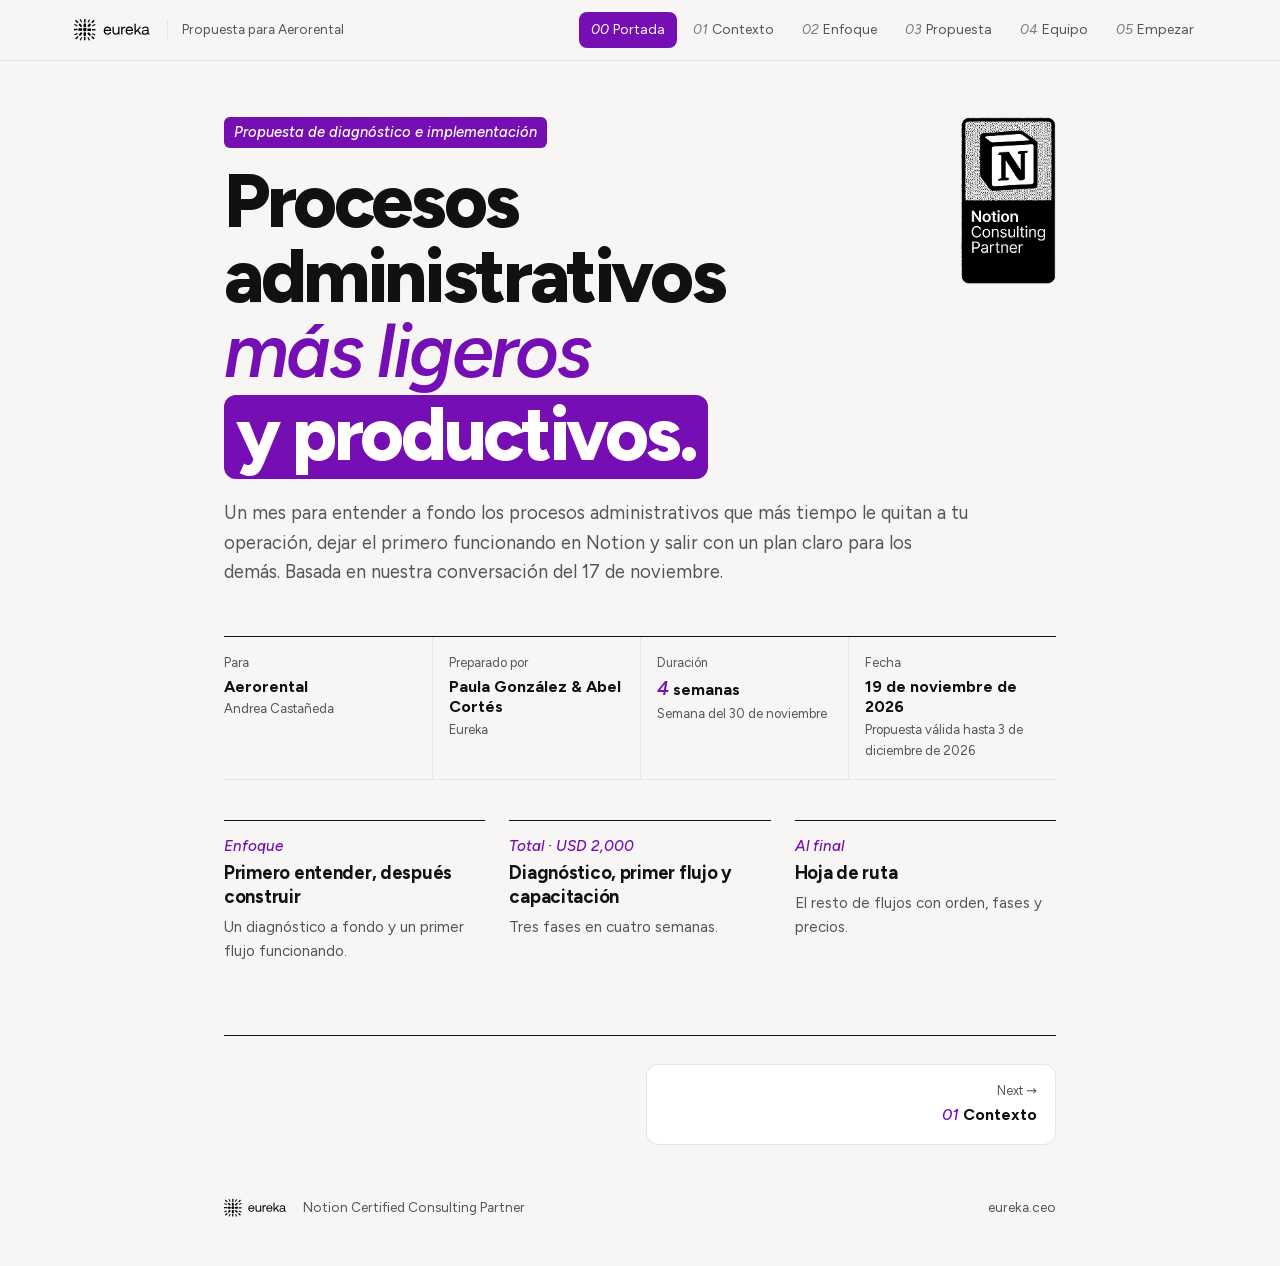
==== proposals/aerorental/index.html @ 102d3d0c "Add Aerorental and CozmicGo proposals Co-Authored-By: Claude Fable 5.2 <noreply@anthropic.com> Claud" ====
<!DOCTYPE html>
<html lang="es">
<head>
<meta charset="utf-8">
<meta name="viewport" content="width=device-width,initial-scale=1">
<meta name="robots" content="noindex,nofollow">
<title>Propuesta · Eureka × Aerorental</title>
<style>
@font-face{font-family:'Figtree';font-style:normal;font-weight:300 900;font-display:swap;src:url([data-uri]) format('woff2');unicode-range:U+0100-02BA, U+02BD-02C5, U+02C7-02CC, U+02CE-02D7, U+02DD-02FF, U+0304, U+0308, U+0329, U+1D00-1DBF, U+1E00-1E9F, U+1EF2-1EFF, U+2020, U+20A0-20AB, U+20AD-20C0, U+2113, U+2C60-2C7F, U+A720-A7FF}
@font-face{font-family:'Figtree';font-style:normal;font-weight:300 900;font-display:swap;src:url([data-uri]) format('woff2');unicode-range:U+0000-00FF, U+0131, U+0152-0153, U+02BB-02BC, U+02C6, U+02DA, U+02DC, U+0304, U+0308, U+0329, U+2000-206F, U+20AC, U+2122, U+2191, U+2193, U+2212, U+2215, U+FEFF, U+FFFD}
@font-face{font-family:'Figtree';font-style:italic;font-weight:300 900;font-display:swap;src:url([data-uri]) format('woff2');unicode-range:U+0100-02BA, U+02BD-02C5, U+02C7-02CC, U+02CE-02D7, U+02DD-02FF, U+0304, U+0308, U+0329, U+1D00-1DBF, U+1E00-1E9F, U+1EF2-1EFF, U+2020, U+20A0-20AB, U+20AD-20C0, U+2113, U+2C60-2C7F, U+A720-A7FF}
@font-face{font-family:'Figtree';font-style:italic;font-weight:300 900;font-display:swap;src:url([data-uri]) format('woff2');unicode-range:U+0000-00FF, U+0131, U+0152-0153, U+02BB-02BC, U+02C6, U+02DA, U+02DC, U+0304, U+0308, U+0329, U+2000-206F, U+20AC, U+2122, U+2191, U+2193, U+2212, U+2215, U+FEFF, U+FFFD}

:root{
  --paper:#F7F6F4;--card:#FFFFFF;--ink:#111111;--muted:#555555;--line:#E5E5E5;
  --purple:#750FB4;--magenta:#EF53D4;--orange:#FF673E;
  --dark:#111111;--dark-2:#1C1C1C;--dark-line:#2C2C2C;--dark-muted:#9A9A9A;
  color-scheme:light;
}
*,*::before,*::after{box-sizing:border-box}
html{scroll-behavior:smooth}
body{margin:0;background:var(--paper);color:var(--ink);font-family:"Figtree","Helvetica Neue",system-ui,sans-serif;font-size:16px;line-height:1.55;-webkit-font-smoothing:antialiased;text-rendering:optimizeLegibility;overflow-wrap:break-word}
::selection{background:var(--purple);color:#fff}
button{font:inherit;color:inherit;background:none;border:0;cursor:pointer;padding:0}
p{margin:0}
ul{margin:0;padding:0;list-style:none}

/* Top bar */
.top{position:sticky;top:0;z-index:20;background:var(--paper);border-bottom:1px solid var(--line)}
.top-in{max-width:1180px;margin:0 auto;padding:12px 24px;display:flex;align-items:center;gap:20px;justify-content:space-between}
.brand{display:flex;align-items:center;gap:14px;min-width:0;max-width:100%}
.brand svg{height:22px;width:auto;display:block;flex:none}
.brand .sep{width:1px;height:22px;background:var(--line);flex:none}
.brand .who{font-size:.85rem;color:var(--muted);white-space:nowrap;overflow:hidden;text-overflow:ellipsis;min-width:0}
.nav{display:flex;gap:4px;flex-wrap:nowrap}
.nav button{font-size:.88rem;color:var(--muted);padding:7px 12px;border-radius:8px;white-space:nowrap;transition:background .15s,color .15s}
.nav button i{font-style:italic;margin-right:4px;opacity:.75}
.nav button:hover{color:var(--ink);background:#EDECE9}
.nav button.on{background:var(--purple);color:#fff}
.nav button.on i{opacity:1}
@media (max-width:1060px){
  .top-in{flex-direction:column;align-items:flex-start;gap:10px;padding:12px 16px}
  .nav{width:100%;overflow-x:auto;scrollbar-width:none;margin:0 -4px}
  .nav::-webkit-scrollbar{display:none}
}

/* Roadmap timeline */
.rm{background:var(--card);border:1px solid var(--line);border-radius:12px;margin-top:22px;overflow:hidden;width:min(1100px,calc(100vw - 48px));position:relative;left:50%;transform:translateX(-50%)}
@media (max-width:620px){.rm{width:calc(100vw - 32px)}}
.rm-bar{display:flex;align-items:center;gap:12px;padding:20px 24px 14px}
.rm-mark{width:30px;height:30px;color:#000;flex:none}
.rm-mark svg{width:100%;height:100%;display:block}
.rm-title{margin:0;font-size:1.6rem;font-weight:800;letter-spacing:-.03em}
.rm-ill{margin-left:auto;font-size:.78rem;color:var(--muted);font-style:italic}
.rm-scroll{overflow-x:auto;scrollbar-width:thin}
.rm-tl{position:relative;min-width:980px;padding-bottom:14px}
.rm-hd{position:relative;height:62px;border-bottom:1px solid var(--line)}
.rm-mo{position:absolute;top:6px;font-weight:600;font-size:.95rem;white-space:nowrap;padding-left:8px}
.rm-mo small{font-weight:400;color:var(--muted);font-size:.85rem;margin-left:4px}
.rm-wk{position:absolute;top:36px;font-size:.78rem;color:#9A9A9A;transform:translateX(-50%);font-variant-numeric:tabular-nums}
.rm-gl{position:absolute;top:0;bottom:0;width:1px;background:var(--line)}
.rm-gl.rm-ph{background:repeating-linear-gradient(var(--purple) 0 4px,transparent 4px 8px);opacity:.45}
.rm-now{position:absolute;top:30px;bottom:0;width:0;z-index:3}
.rm-now::before{content:"";position:absolute;top:22px;bottom:0;left:-1px;width:2px;background:var(--orange)}
.rm-now b{position:absolute;top:0;left:-12px;width:24px;height:24px;border-radius:50%;background:var(--orange);color:#fff;font-size:.74rem;display:grid;place-items:center}
.rm-body{position:relative}
.rm-row{position:relative;height:46px}
.rm-it{position:absolute;top:5px;height:36px;border-radius:8px;display:flex;align-items:center;gap:8px;padding:0 10px 0 6px;font-size:.88rem;font-weight:600;white-space:nowrap;overflow:hidden;background:color-mix(in srgb,var(--c) 9%,#fff);border:1px solid color-mix(in srgb,var(--c) 28%,#fff);box-shadow:0 1px 2px rgba(0,0,0,.04);transition:transform .15s,box-shadow .15s}
.rm-it:hover{transform:translateY(-1px);box-shadow:0 4px 12px rgba(0,0,0,.08)}
.rm-it i{width:24px;height:24px;border-radius:6px;background:var(--c);color:#fff;display:grid;place-items:center;flex:none}
.rm-it i svg{width:15px;height:15px}
.rm-out{position:absolute;top:5px;height:36px;display:flex;align-items:center;gap:6px;font-size:.88rem;color:var(--muted);white-space:nowrap}
.rm-out b{color:var(--purple);font-weight:700}
.rm-it.disc{justify-content:center;padding:0}
.rm-sh{width:24px;height:24px;object-fit:contain;flex:none}
.rm-lg{display:flex;flex-wrap:wrap;gap:8px 18px;padding:14px 24px 18px;border-top:1px solid var(--line);font-size:.8rem;color:var(--muted)}
.rm-lg span{display:flex;align-items:center;gap:6px}
.rm-lg em{width:10px;height:10px;border-radius:3px;background:var(--c);display:block;font-style:normal}
.rm-lsh{width:14px;height:14px;object-fit:contain}
.rm-lg b{color:var(--ink);font-weight:600}

/* Notion Consulting Partner badge */
.ncp{display:block;background:url([data-uri]) center/contain no-repeat;aspect-ratio:141/245;flex:none}
#cover{position:relative}
.cv-badge{position:absolute;top:56px;right:0;width:96px}
@media (max-width:620px){.cv-badge{width:58px;top:50px}}
.cv-pad{padding-right:120px}
@media (max-width:620px){.cv-pad{padding-right:72px}}
.pp{display:flex;align-items:center;gap:18px;margin-top:28px;padding:16px 20px;background:var(--card);border:1px solid var(--line);border-radius:12px}
.pp .ncp{width:42px}
.pp p{font-size:.95rem;color:var(--muted)}
.pp b{color:var(--ink)}
.ncpc{display:flex;align-items:center;gap:24px;margin-top:28px;padding:22px 24px;background:var(--ink);color:#fff;border-radius:14px}
.ncpc .ncp{width:74px;border-radius:6px;box-shadow:0 0 0 1px rgba(255,255,255,.25)}
.ncpc h3{margin:0;font-size:1.35rem;letter-spacing:-.02em}
.ncpc p{color:#C9C9C9;margin-top:6px;font-size:.95rem}
.cl-row{display:flex;align-items:flex-end;justify-content:space-between;gap:24px;flex-wrap:wrap}
.cl-row .ncp{width:84px}

/* Layout */
.wrap{max-width:880px;margin:0 auto;padding:0 24px}
@media (max-width:620px){.wrap{padding:0 16px}}
.page{display:none;padding:56px 0 24px}
.page.on{display:block;animation:fade .35s ease}
@keyframes fade{from{opacity:0;transform:translateY(6px)}to{opacity:1;transform:none}}
@media (prefers-reduced-motion:reduce){.page.on{animation:none}html{scroll-behavior:auto}}
.sec{margin-top:72px}
.sec-sm{margin-top:40px}
.rule{height:1px;background:var(--ink);margin:44px 0 0}

/* Type */
.label{color:var(--purple);font-weight:600;font-size:.9rem;display:flex;align-items:center;gap:8px}
.label::before{content:"";width:6px;height:6px;border-radius:50%;background:currentColor}
.tag{display:inline-block;background:var(--purple);color:#fff;font-style:italic;font-weight:500;border-radius:6px;padding:4px 10px;font-size:.92rem}
h1{font-size:clamp(2.6rem,7.4vw,4.7rem);font-weight:800;letter-spacing:-.045em;line-height:1;margin:16px 0 0;text-wrap:balance}
h1 em,h2 em{font-style:italic;font-weight:600;color:var(--purple);letter-spacing:-.035em}
h1 .hl{display:inline-block;background:var(--purple);color:#fff;border-radius:12px;padding:.02em .16em .1em;margin-top:.08em}
h2{font-size:clamp(1.6rem,3.6vw,2.15rem);font-weight:800;letter-spacing:-.035em;line-height:1.12;margin:8px 0 0}
h3{font-weight:700;letter-spacing:-.015em;font-size:1.15rem;margin:0;line-height:1.3}
.lede{color:var(--muted);font-size:1.15rem;line-height:1.6;max-width:62ch;margin-top:20px}
.lede b{color:var(--ink);font-weight:600}
.sub{color:var(--muted);margin-top:10px;max-width:64ch}
.sub b{color:var(--ink);font-weight:600}
.cap{color:var(--muted);font-size:.85rem;margin-top:12px;font-style:italic}
.pills{display:flex;flex-wrap:wrap;gap:8px;margin-top:22px}
.pill{border:1px solid var(--ink);border-radius:999px;padding:5px 14px;font-weight:600;font-size:.92rem}
.pill.p{background:var(--purple);border-color:var(--purple);color:#fff}

/* Cover */
.meta{display:grid;grid-template-columns:repeat(4,1fr);border-top:1px solid var(--ink);border-bottom:1px solid var(--line);margin-top:48px}
.meta>div{padding:16px 16px 18px 0}
.meta>div+div{padding-left:16px;border-left:1px solid var(--line)}
.meta .k{font-size:.8rem;color:var(--muted)}
.meta .v{font-weight:700;margin-top:4px;line-height:1.3}
.meta .v em{font-style:italic;font-weight:600;color:var(--purple);font-size:1.2rem}
.meta .d{font-size:.82rem;color:var(--muted);margin-top:2px}
@media (max-width:760px){.meta{grid-template-columns:1fr 1fr}.meta>div:nth-child(3){padding-left:0;border-left:0}.meta>div:nth-child(n+3){border-top:1px solid var(--line)}}
.glance{display:grid;grid-template-columns:repeat(3,1fr);gap:24px;margin-top:20px}
.glance>div{border-top:1px solid var(--ink);padding-top:14px}
.glance .n{font-style:italic;font-weight:500;color:var(--purple);font-size:.95rem}
.glance h3{margin-top:4px}
.glance p{color:var(--muted);font-size:.95rem;margin-top:6px}
@media (max-width:760px){.glance{grid-template-columns:1fr;gap:18px}}

/* Stats */
.stats{display:grid;grid-template-columns:repeat(4,1fr);gap:24px;margin-top:40px}
.stats>div{border-top:1px solid var(--ink);padding-top:14px}
.stats .n{display:block;font-size:2.7rem;font-weight:800;letter-spacing:-.04em;line-height:1;font-variant-numeric:tabular-nums}
.stats .n em{font-style:italic;font-weight:600;color:var(--purple)}
.stats span{display:block;color:var(--ink);font-size:.92rem;margin-top:8px;line-height:1.45}
@media (max-width:760px){.stats{grid-template-columns:1fr 1fr}}

/* Friction cards */
.cards{display:grid;gap:16px;margin-top:22px}
.fc{background:var(--card);border:1px solid var(--line);border-radius:12px;overflow:hidden}
.fc-h{display:flex;align-items:center;gap:18px;padding:20px 24px;border-bottom:1px solid var(--line)}
.fc-h .num{font-size:3rem;font-style:italic;font-weight:300;line-height:.9;letter-spacing:-.04em;flex:none}
.fc-h .k{font-size:.8rem;color:var(--muted)}
.fc-b{padding:20px 24px 24px}
.fc-b .it{font-style:italic;color:var(--muted);font-size:1.1rem;line-height:1.5}
.fc-b p+p{margin-top:12px}
.c-p{color:var(--purple)}.c-m{color:var(--magenta)}.c-o{color:var(--orange)}
.q{margin-top:18px;border-left:3px solid var(--purple);padding:4px 0 4px 16px}
.q p{font-weight:500}
.q .who{font-size:.82rem;color:var(--muted);font-style:italic;margin-top:6px}
.pull{margin-top:72px;border-top:1px solid var(--ink);padding-top:28px}
.pull p{font-size:clamp(1.45rem,3.4vw,2.05rem);font-weight:700;letter-spacing:-.03em;line-height:1.22;max-width:30ch}
.pull p em{font-style:italic;font-weight:600;color:var(--purple)}
.pull .who{color:var(--muted);font-style:italic;margin-top:14px;font-size:.92rem}

/* Cockpit */
.ck{background:var(--dark);color:#fff;border-radius:14px;padding:22px;margin-top:28px}
.ck-top{display:flex;justify-content:space-between;align-items:flex-end;gap:16px;flex-wrap:wrap;padding-bottom:16px;border-bottom:1px solid var(--dark-line)}
.ck-k{font-size:.78rem;color:var(--dark-muted)}
.ck-t{font-weight:800;letter-spacing:-.02em;font-size:1.25rem;margin-top:2px}
.ck-t em{font-style:italic;font-weight:600;color:var(--magenta)}
.ck-chips{display:flex;gap:6px;flex-wrap:wrap}
.ck-chips span{font-size:.78rem;border:1px solid var(--dark-line);color:var(--dark-muted);border-radius:8px;padding:4px 10px}
.ck-chips span.on{background:#fff;color:var(--ink);border-color:#fff;font-weight:600}
.ck-grid{display:grid;grid-template-columns:270px 1fr;gap:22px;margin-top:18px}
@media (max-width:760px){.ck-grid{grid-template-columns:1fr}}
.ck-h{font-size:.8rem;color:var(--dark-muted);display:flex;justify-content:space-between;margin:0 0 8px}
.ck-h b{color:#fff;font-weight:700}
.ck-side>.ck-h:not(:first-child){margin-top:18px}
.ck-item{background:var(--dark-2);border:1px solid var(--dark-line);border-radius:10px;padding:10px 12px}
.ck-item+.ck-item{margin-top:8px}
.ck-item .t{font-size:.88rem;font-weight:600;line-height:1.3}
.ck-item .m{font-size:.74rem;color:var(--dark-muted);margin-top:3px}
.ck-act{display:flex;gap:5px;margin-top:8px}
.ck-act span{font-size:.7rem;border:1px solid var(--dark-line);border-radius:6px;padding:2px 7px;color:#d6d6d6}
.ck-act span.y{background:#fff;color:var(--ink);border-color:#fff;font-weight:600}
.ck-gauges{display:grid;grid-template-columns:repeat(4,1fr);gap:8px}
@media (max-width:480px){.ck-gauges{grid-template-columns:repeat(3,1fr)}}
.g{background:var(--dark-2);border:1px solid var(--dark-line);border-radius:10px;padding:10px 8px 9px;text-align:center;transition:border-color .4s}
.g svg{width:100%;max-width:92px;height:auto;display:block;margin:0 auto}
.g .trk{stroke:var(--dark-line)}
.g .val{stroke:var(--magenta);opacity:0;transition:stroke-dasharray .7s cubic-bezier(.2,.7,.2,1),opacity .3s}
.g.lit .val{opacity:1}
.g .ndl{stroke:#5a5a5a;transition:transform .7s cubic-bezier(.2,.7,.2,1),stroke .4s;transform-origin:40px 44px}
.g .hub{fill:#5a5a5a;transition:fill .4s}
.g .nm{font-size:.78rem;font-weight:600;color:#6f6f6f;margin-top:4px;transition:color .4s;line-height:1.2}
.g .st{font-size:.66rem;color:#5f5f5f;margin-top:2px}
.g.lit{border-color:#3a3a3a}
.g.lit .ndl{stroke:#fff}.g.lit .hub{fill:#fff}
.g.lit .nm{color:#fff}.g.lit .st{color:var(--magenta)}
.ck-foot{display:flex;align-items:center;gap:14px;margin-top:18px;padding-top:16px;border-top:1px solid var(--dark-line);font-size:.88rem;color:var(--dark-muted)}
.ck-foot b{color:#fff}
.ck-bar{flex:1;height:6px;border-radius:999px;background:var(--dark-line);overflow:hidden;max-width:260px}
.ck-bar i{display:block;height:100%;background:var(--magenta);border-radius:999px;transition:width .7s cubic-bezier(.2,.7,.2,1)}
.steps{display:flex;gap:6px;flex-wrap:wrap;margin-top:24px}
.steps button{border:1px solid var(--line);background:var(--card);border-radius:10px;padding:8px 14px;font-size:.9rem;font-weight:500;color:var(--muted)}
.steps button:hover{color:var(--ink);border-color:#cfcfcf}
.steps button.on{background:var(--purple);border-color:var(--purple);color:#fff}
.steps button:focus-visible,.nav button:focus-visible,.pager a:focus-visible{outline:3px solid var(--purple);outline-offset:2px}

/* Three columns with rule */
.cols3{display:grid;grid-template-columns:repeat(3,1fr);gap:24px;margin-top:22px}
.cols3>div{border-top:1px solid var(--ink);padding-top:14px}
.cols3 p{color:var(--muted);font-size:.95rem;margin-top:6px}
@media (max-width:760px){.cols3{grid-template-columns:1fr;gap:18px}}

/* Flow */
.flow{display:grid;grid-template-columns:1fr auto 1fr auto 1fr;gap:10px;align-items:stretch;margin-top:22px}
.fs{background:var(--card);border:1px solid var(--line);border-radius:12px;padding:18px}
.fs .num{font-size:1.9rem;font-style:italic;font-weight:300;line-height:1;color:var(--purple)}
.fs h3{margin-top:10px;font-size:1.05rem}
.fs p{color:var(--muted);font-size:.92rem;margin-top:6px}
.fa{align-self:center;color:var(--muted);font-size:1.2rem}
@media (max-width:760px){.flow{grid-template-columns:1fr}.fa{transform:rotate(90deg);justify-self:center}}

/* Includes */
.inc{display:grid;grid-template-columns:1fr 1fr;border-top:1px solid var(--ink);margin-top:22px}
.inc>div{display:flex;gap:14px;padding:16px 16px 16px 0;border-bottom:1px solid var(--line)}
.inc>div:nth-child(even){padding-left:16px;border-left:1px solid var(--line)}
.inc .n{font-style:italic;font-weight:300;font-size:1.5rem;color:var(--purple);line-height:1;min-width:28px}
.inc h3{font-size:1rem}
.inc p{color:var(--muted);font-size:.9rem;margin-top:3px}
@media (max-width:620px){.inc{grid-template-columns:1fr}.inc>div:nth-child(even){padding-left:0;border-left:0}}

/* Weeks */
.weeks{display:grid;grid-template-columns:1fr 1fr;gap:16px;margin-top:22px}
.wk{background:var(--card);border:1px solid var(--line);border-radius:12px;padding:20px}
.wk .k{font-size:.82rem;color:var(--muted)}
.wk h3{margin-top:2px}
.wk ul{margin-top:12px}
.wk li{position:relative;padding-left:18px;font-size:.94rem}
.wk li+li{margin-top:6px}
.wk li::before{content:"";position:absolute;left:2px;top:.6em;width:6px;height:6px;border-radius:2px;background:var(--purple)}
@media (max-width:620px){.weeks{grid-template-columns:1fr}}

/* Purple box */
.pbox{background:var(--purple);color:#fff;border-radius:12px;padding:26px 28px;margin-top:22px}
.pbox .k{font-size:.85rem;opacity:.85}
.pbox h3{font-size:1.35rem;font-weight:800;letter-spacing:-.025em;margin-top:2px}
.pbox ul{margin-top:14px;display:grid;grid-template-columns:1fr 1fr;gap:8px 24px}
.pbox li{position:relative;padding-left:20px;font-size:.95rem}
.pbox li::before{content:"→";position:absolute;left:0;top:0}
@media (max-width:620px){.pbox ul{grid-template-columns:1fr}.pbox{padding:22px}}

/* Notion window preview */
.nw{background:var(--card);border:1px solid var(--line);border-radius:10px;margin-top:22px;overflow:hidden}
.nw-bar{display:flex;align-items:center;gap:10px;padding:14px 18px 0}
.nw-ic{width:22px;height:22px;border-radius:6px;background:var(--purple);color:#fff;font-size:.72rem;font-weight:700;display:grid;place-items:center;flex:none}
.nw-title{font-weight:800;letter-spacing:-.02em;font-size:1.1rem}
.nw-ill{margin-left:auto;font-size:.75rem;color:var(--muted);font-style:italic}
.nw-tabs{display:flex;gap:16px;padding:10px 18px 0;border-bottom:1px solid var(--line);font-size:.84rem;color:var(--muted)}
.nw-tabs span{padding-bottom:8px}
.nw-tabs span.on{color:var(--ink);font-weight:600;border-bottom:2px solid var(--ink)}
.nw-scroll{overflow-x:auto}
.nw table{width:100%;border-collapse:collapse;font-size:.86rem;min-width:640px}
.nw th{text-align:left;font-weight:500;color:var(--muted);font-size:.78rem;padding:9px 12px;border-bottom:1px solid var(--line);white-space:nowrap}
.nw td{padding:9px 12px;border-bottom:1px solid var(--line);vertical-align:middle}
.nw tr:last-child td{border-bottom:0}
.nw td:first-child,.nw th:first-child{padding-left:18px}
.nw td.nm{font-weight:600}
.nw td.mu{color:var(--muted)}
.chip{display:inline-block;border-radius:4px;padding:1px 7px;font-size:.76rem;font-weight:500;white-space:nowrap}
.ch-p{background:var(--purple);color:#fff}.ch-m{background:var(--magenta);color:#fff}.ch-o{background:var(--orange);color:#fff}.ch-g{background:var(--line);color:var(--ink)}

/* Matrix */
.mx-wrap{display:grid;grid-template-columns:1.1fr 1fr;gap:28px;align-items:center;margin-top:22px}
@media (max-width:760px){.mx-wrap{grid-template-columns:1fr}}
.mx{display:grid;grid-template-columns:22px minmax(0,1fr);grid-template-rows:1fr 22px;gap:6px;min-width:0}
.mx-y{writing-mode:vertical-rl;transform:rotate(180deg);font-size:.78rem;color:var(--muted);text-align:center}
.mx-x{grid-column:2;font-size:.78rem;color:var(--muted);text-align:center}
.mx-g{display:grid;grid-template-columns:minmax(0,1fr) minmax(0,1fr);grid-template-rows:1fr 1fr;gap:6px;aspect-ratio:1.15/1}
.mx-c{background:var(--card);border:1px solid var(--line);border-radius:10px;padding:12px;display:flex;flex-direction:column;gap:6px;min-width:0}
@media (max-width:480px){.mx-g{aspect-ratio:auto}.mx-c{padding:10px;min-height:120px}.mx-c .t{font-size:.86rem}.mx-c .chip{font-size:.7rem}}
.mx-c .t{font-weight:700;font-size:.92rem}
.mx-c .t i{font-weight:500;color:var(--muted);font-size:.78rem;display:block}
.mx-c.hot{border-color:var(--purple);box-shadow:inset 0 0 0 1px var(--purple)}
.mx-c.hot .t{color:var(--purple)}
.mx-c .dots{display:flex;flex-wrap:wrap;gap:4px;margin-top:auto}

/* Month anatomy */
.gantt-s{overflow-x:auto;margin-top:22px}
.gantt{display:grid;grid-template-columns:150px repeat(4,1fr);gap:6px 6px;min-width:600px;background:var(--card);border:1px solid var(--line);border-radius:12px;padding:16px}
.gantt .hd{font-size:.78rem;color:var(--muted);padding-bottom:6px;border-bottom:1px solid var(--line)}
.gantt .rl{grid-column:1;font-weight:600;font-size:.9rem;align-self:center}
.gantt .rl i{display:block;font-weight:400;font-style:normal;color:var(--muted);font-size:.76rem}
.bar{border-radius:8px;padding:8px 10px;font-size:.8rem;font-weight:500;color:#fff;align-self:center}
.b-p{background:var(--purple)}.b-m{background:var(--magenta)}.b-o{background:var(--orange)}.b-i{background:var(--ink)}
.b-l{background:var(--paper);color:var(--ink);border:1px dashed #BDBDBD}
.gantt .sp{grid-column:1/-1;height:1px;background:var(--line);margin:4px 0}

/* Checklist */
.check{margin-top:18px;display:grid;gap:0;border-top:1px solid var(--ink)}
.check li{display:flex;gap:12px;align-items:flex-start;padding:12px 0;border-bottom:1px solid var(--line)}
.check li .ok{width:20px;height:20px;border-radius:6px;background:var(--purple);color:#fff;display:grid;place-items:center;font-size:.75rem;flex:none;margin-top:1px}
.note{border-left:3px solid var(--purple);padding:4px 0 4px 16px;margin-top:22px;color:var(--muted)}
.note b{color:var(--ink);font-weight:600}

/* Pricing */
.price{display:grid;grid-template-columns:1fr 1fr;gap:16px;margin-top:28px}
@media (max-width:760px){.price{grid-template-columns:1fr}}
.pc{background:var(--card);border:1px solid var(--line);border-radius:12px;padding:26px;display:flex;flex-direction:column}
.pc .k{font-size:.85rem;color:var(--muted)}
.pc h3{font-size:1.35rem;font-weight:800;letter-spacing:-.025em;margin-top:2px}
.pc .amt{font-size:2.9rem;font-weight:800;letter-spacing:-.045em;line-height:1;margin-top:22px;font-variant-numeric:tabular-nums}
.pc .amt small{font-size:1rem;font-weight:500;letter-spacing:0;margin-left:4px}
.pc .per{font-size:.9rem;color:var(--muted);margin-top:8px}
.pc ul{margin-top:20px;border-top:1px solid var(--line);padding-top:14px}
.pc li{position:relative;padding-left:22px;font-size:.94rem}
.pc li+li{margin-top:7px}
.pc li::before{content:"✓";position:absolute;left:0;top:0;color:var(--purple);font-weight:700}
.pc .pay{margin-top:auto;padding-top:20px;font-size:.85rem;font-weight:600}
.pc.dk{background:var(--purple);border-color:var(--purple);color:#fff}
.pc.dk .k,.pc.dk .per{color:#fff;opacity:.85}
.pc.dk ul{border-top-color:rgba(255,255,255,.3)}
.pc.dk li::before{color:#fff}
.est{display:grid;grid-template-columns:repeat(3,1fr);gap:24px;margin-top:22px}
.est>div{border-top:1px solid var(--ink);padding-top:14px}
.est .n{font-size:2rem;font-weight:800;letter-spacing:-.04em;line-height:1.05}
.est .n em{font-style:italic;font-weight:600;color:var(--purple)}
.est span{display:block;color:var(--muted);font-size:.9rem;margin-top:6px}
@media (max-width:760px){.est{grid-template-columns:1fr;gap:16px}}
.excl{display:grid;grid-template-columns:1fr 1fr;gap:16px;margin-top:16px}
.excl>div{border-left:3px solid var(--line);padding:2px 0 2px 14px;font-size:.92rem;color:var(--muted)}
.excl b{color:var(--ink);font-weight:600;display:block}
@media (max-width:620px){.excl{grid-template-columns:1fr}}

/* Team */
.team{display:grid;grid-template-columns:repeat(auto-fit,minmax(240px,1fr));gap:16px;margin-top:28px}
@media (max-width:760px){.team{grid-template-columns:1fr}}
.tm{background:var(--card);border:1px solid var(--line);border-radius:12px;padding:22px}
.av{width:52px;height:52px;border-radius:50%;display:grid;place-items:center;color:#fff;font-weight:700;font-size:1.05rem;letter-spacing:-.02em}
.tm h3{margin-top:14px}
.tm .role{font-size:.85rem;color:var(--purple);font-weight:600;margin-top:2px}
.tm p{color:var(--muted);font-size:.92rem;margin-top:8px}
.owner{display:inline-block;background:var(--purple);color:#fff;font-size:.72rem;font-style:italic;font-weight:500;border-radius:6px;padding:2px 8px;margin-left:6px;vertical-align:2px}
.cmp{width:100%;border-collapse:collapse;margin-top:22px;background:var(--card);border:1px solid var(--line);border-radius:12px;overflow:hidden;font-size:.94rem}
.cmp th{text-align:left;font-weight:600;font-size:.85rem;padding:12px 16px;border-bottom:1px solid var(--line);color:var(--muted)}
.cmp th.us{color:var(--purple)}
.cmp td{padding:12px 16px;border-bottom:1px solid var(--line);vertical-align:top}
.cmp tr:last-child td{border-bottom:0}
.cmp td:first-child{font-weight:600;width:24%}
.cmp td:nth-child(2){color:var(--muted);width:34%}
.cmp td.us{font-weight:500}
@media (max-width:620px){.cmp{font-size:.86rem;table-layout:fixed}.cmp th,.cmp td{padding:10px;overflow-wrap:anywhere}.cmp td:first-child{width:26%}.cmp td:nth-child(2){width:32%}}
.next{margin-top:22px;border-top:1px solid var(--ink)}
.next li{display:grid;grid-template-columns:190px 1fr;gap:16px;padding:16px 0;border-bottom:1px solid var(--line)}
.next .when{font-style:italic;font-weight:600;color:var(--purple)}
.next h3{font-size:1.02rem}
.next p{color:var(--muted);font-size:.92rem;margin-top:2px}
@media (max-width:620px){.next li{grid-template-columns:1fr;gap:4px}}
.close{margin-top:72px;text-align:left}
.close h2{font-size:clamp(2.2rem,6vw,3.6rem);letter-spacing:-.045em;line-height:1}

/* Pager + footer */
.pager{display:grid;grid-template-columns:1fr 1fr;gap:12px;margin-top:72px;padding-top:28px;border-top:1px solid var(--ink)}
.pager a{display:block;background:var(--card);border:1px solid var(--line);border-radius:12px;padding:16px 18px;text-decoration:none;color:var(--ink);transition:border-color .15s}
.pager a:hover{border-color:var(--purple)}
.pager .k{font-size:.8rem;color:var(--muted)}
.pager .t{font-weight:700;margin-top:2px}
.pager .t i{font-style:italic;font-weight:500;color:var(--purple);margin-right:4px}
.pager .nx{text-align:right;grid-column:2}
@media (max-width:620px){.pager{grid-template-columns:1fr}.pager .nx{grid-column:1}}
.foot{max-width:880px;margin:0 auto;padding:28px 24px 48px;display:flex;align-items:center;gap:14px;flex-wrap:wrap;color:var(--muted);font-size:.85rem}
.foot svg{height:18px;width:auto}
.foot .r{margin-left:auto}
@media (max-width:620px){.foot{padding:28px 16px 40px}.foot .r{margin-left:0}}

/* Price first */
.ph{background:var(--purple);color:#fff;border-radius:12px;padding:26px 28px;margin-top:26px}
.ph-top{display:flex;flex-wrap:wrap;align-items:flex-end;gap:12px 32px}
.ph-amt{font-size:clamp(2.8rem,7vw,4.2rem);font-weight:800;letter-spacing:-.045em;line-height:.95;font-variant-numeric:tabular-nums;white-space:nowrap}
.ph-amt small{font-size:1.1rem;font-weight:500;letter-spacing:0;margin-left:6px;white-space:nowrap}
.ph-meta{font-size:.98rem;line-height:1.5;max-width:44ch;padding-bottom:4px}
.ph-meta b{font-weight:700}
.ph-row{display:grid;grid-template-columns:repeat(3,1fr);gap:20px;margin-top:24px}
.ph-row>div{border-top:1px solid rgba(255,255,255,.45);padding-top:12px}
.ph-row .n{font-size:1.45rem;font-weight:800;letter-spacing:-.03em;line-height:1.1}
.ph-row span{display:block;font-size:.86rem;opacity:.88;margin-top:4px}
.stats.s3{grid-template-columns:repeat(3,1fr)}
@media (max-width:760px){.stats.s3{grid-template-columns:1fr 1fr 1fr;gap:16px}.stats.s3 .n{font-size:2.2rem}}
@media (max-width:420px){.stats.s3{grid-template-columns:1fr}}
.ph-row4{grid-template-columns:repeat(4,1fr)}
@media (max-width:900px){.ph-row4{grid-template-columns:repeat(2,1fr)}}
@media (max-width:620px){.ph{padding:22px}.ph-row{grid-template-columns:1fr;gap:12px}.ph-amt{white-space:normal}}
/* Cockpit, Notion dashboard style */
.cp{--nk:#37352F;--nm:#787774;--nl:#EDECE9;background:#fff;border:1px solid var(--line);border-radius:14px;margin-top:28px;overflow:hidden;width:min(1100px,calc(100vw - 48px));position:relative;left:50%;transform:translateX(-50%);box-shadow:0 12px 40px rgba(17,17,17,.06);color:var(--nk)}
@media (max-width:620px){.cp{width:calc(100vw - 32px)}}
.cp-win{display:flex;align-items:center;gap:14px;background:#F7F6F3;border-bottom:1px solid var(--nl);padding:0 16px;height:40px}
.cp-dots{display:flex;gap:7px}.cp-dots i{width:11px;height:11px;border-radius:50%;background:#DDDBD6}
.cp-tab{align-self:flex-end;background:#fff;border:1px solid var(--nl);border-bottom:0;border-radius:8px 8px 0 0;padding:8px 18px;font-size:.8rem;margin-bottom:-1px}
.cp-crumb{display:flex;align-items:center;gap:8px;padding:12px 28px 0;font-size:.82rem;color:var(--nm)}
.cp-crumb b{font-weight:500;color:var(--nk)}
.cp-crumb .r{margin-left:auto;letter-spacing:2px;font-weight:700}
.cp-main{padding:26px 48px 34px}
@media (max-width:760px){.cp-main{padding:20px 18px 26px}.cp-crumb{padding:12px 18px 0}}
.cp-h{font-size:2.3rem;font-weight:800;letter-spacing:-.035em;margin:0;line-height:1.1}
.cp-views{display:flex;align-items:center;gap:6px;margin-top:16px;flex-wrap:wrap}
.cp-views span{display:flex;align-items:center;gap:7px;padding:6px 13px;border-radius:999px;font-size:.88rem;color:var(--nm);font-weight:500}
.cp-views span.on{background:#F1F0EE;color:var(--nk);font-weight:600}
.cp-views svg{width:15px;height:15px}
.cp-views .co{margin-left:auto;font-size:.8rem;border:1px solid var(--nl);border-radius:7px;padding:5px 11px}
.cp-g{display:grid;gap:22px 22px;margin-top:22px}
.cp-g.r1{grid-template-columns:minmax(0,1.35fr) minmax(0,1fr) minmax(0,1fr)}
.cp-g.r2{grid-template-columns:minmax(0,1.7fr) minmax(0,1fr)}
@media (max-width:900px){.cp-g.r1,.cp-g.r2{grid-template-columns:minmax(0,1fr)}}
.cp-w>h5{margin:0 0 9px 4px;font-size:.86rem;font-weight:500;color:var(--nm);display:flex;align-items:center;gap:7px}
.cp-w>h5 svg{width:15px;height:15px;color:var(--nk)}
.cp-c{border:1px solid var(--nl);border-radius:12px;padding:16px 16px 12px;height:calc(100% - 30px);min-height:206px;position:relative;box-shadow:0 1px 2px rgba(0,0,0,.03)}
.cp-c svg.ch{width:100%;height:auto;display:block;overflow:visible}
.ax{font-size:10px;fill:#9B9A97;font-family:inherit}
.gl{stroke:#EDECE9;stroke-dasharray:3 3}
.ln{fill:none;stroke-width:2.2;stroke-linecap:round;stroke-linejoin:round;transition:opacity .5s}
.cp-lg{display:flex;gap:14px;flex-wrap:wrap;justify-content:center;font-size:.78rem;color:var(--nm);margin-top:8px}
.cp-lg span{display:flex;align-items:center;gap:6px}
.cp-lg i{width:9px;height:9px;border-radius:2px}
.cp-empty{position:absolute;inset:0;display:grid;place-items:center;font-size:.82rem;color:#9B9A97;font-style:italic;pointer-events:none}
.dn-t{font-size:30px;font-weight:800;fill:var(--nk);letter-spacing:-1px;font-family:inherit}
.dn-s{font-size:10px;fill:var(--nm);font-family:inherit}
.dn-seg{transition:stroke-dasharray .7s cubic-bezier(.2,.7,.2,1),stroke-dashoffset .7s cubic-bezier(.2,.7,.2,1)}
.bar{transition:height .7s cubic-bezier(.2,.7,.2,1),y .7s cubic-bezier(.2,.7,.2,1)}
.ld-s{overflow-x:auto;scrollbar-width:thin}
.ld{display:grid;grid-template-columns:repeat(12,minmax(38px,1fr));gap:4px;min-width:500px;align-items:end;height:100%}
.ld-c{display:flex;flex-direction:column;align-items:center;gap:6px}
.ld-n{font-size:.78rem;color:var(--nk);font-variant-numeric:tabular-nums;height:16px}
.ld-b{width:18px;height:120px;display:flex;flex-direction:column-reverse;border-radius:3px;overflow:hidden;background:#F1F0EE}
.ld-b i{display:block;transition:height .7s cubic-bezier(.2,.7,.2,1)}
.ld-f{width:42px;height:42px;border-radius:50%;background:#fff;box-shadow:0 0 0 1px #EDECE9;transition:opacity .4s}
.ld-d{font-size:.66rem;color:var(--nm);letter-spacing:.02em}
.ld-c.off .ld-f{opacity:.28}.ld-c.off .ld-b{background:repeating-linear-gradient(45deg,#F1F0EE 0 3px,#fff 3px 6px)}
.mt2{display:grid;grid-template-columns:repeat(4,minmax(0,1fr));gap:10px}
@media (max-width:900px){.mt2{grid-template-columns:repeat(2,minmax(0,1fr))}}
.m2{border:1px solid #EDECE9;border-radius:10px;padding:10px 12px 8px;background:#fff;transition:background .3s}
.m2-h{display:flex;align-items:center;gap:7px;font-size:.76rem;color:var(--nm)}
.m2-h img{width:22px;height:22px;border-radius:50%;box-shadow:0 0 0 1px #EDECE9}
.m2-h b{color:var(--nk);font-weight:600;white-space:nowrap;overflow:hidden;text-overflow:ellipsis}
.m2-v{display:flex;align-items:baseline;gap:7px;margin-top:6px}
.m2-v strong{font-size:1.35rem;font-weight:800;letter-spacing:-.03em;font-variant-numeric:tabular-nums;line-height:1}
.m2-d{font-size:.7rem;color:#1C7C54;background:#E8F4EE;border-radius:999px;padding:1px 7px;font-weight:600}
.m2-k{font-size:.72rem;color:var(--nm);margin-top:3px;white-space:nowrap;overflow:hidden;text-overflow:ellipsis}
.m2 svg{width:100%;height:34px;display:block;margin-top:6px;overflow:visible}
.m2.off{background:#FBFBFA;border-style:dashed}
.m2.off .m2-h img{opacity:.3}.m2.off .m2-h b{color:var(--nm)}
.m2.off strong{font-size:.8rem;font-weight:500;color:#9B9A97;letter-spacing:0}
.ap{list-style:none;margin:0;padding:0}
.ap li{display:flex;align-items:center;gap:10px;padding:8px 2px;font-size:.88rem}
.ap li+li{border-top:1px solid #F4F3F1}
.ap .ic{width:22px;height:22px;flex:none}
.ap .t{flex:1;min-width:0;white-space:nowrap;overflow:hidden;text-overflow:ellipsis;font-weight:500}
.ap .t small{display:block;font-size:.72rem;color:var(--nm);font-weight:400}
.pill{display:flex;align-items:center;gap:5px;border-radius:999px;padding:2px 9px 2px 7px;font-size:.74rem;white-space:nowrap;font-weight:500}
.pill:before{content:"";width:7px;height:7px;border-radius:50%;background:currentColor}
.ap .pill{border:0;margin:0}
.p-rev{background:#FDEBEC;color:#C4314B}.p-pen{background:#FBF1DE;color:#B07A12}.p-ok{background:#E8F4EE;color:#1C7C54}
.ap-e{font-size:.82rem;color:#9B9A97;font-style:italic;padding:30px 0;text-align:center}
.cp-foot{display:flex;align-items:center;gap:12px;padding:12px 28px;border-top:1px solid var(--nl);font-size:.82rem;color:var(--nm);background:#FBFBFA}
.cp-foot b{color:var(--nk)}
.cp-bar{flex:1;max-width:240px;height:6px;border-radius:999px;background:var(--nl);overflow:hidden}
.cp-bar i{display:block;height:100%;width:0;background:var(--purple);border-radius:999px;transition:width .7s cubic-bezier(.2,.7,.2,1)}
@media (max-width:620px){.cp-foot{padding:12px 18px}}

/* ===== Template additions (scope builder, focus, included/excluded, clients) ===== */
.stats.s2{grid-template-columns:repeat(2,1fr)}
@media (max-width:620px){.stats.s2{grid-template-columns:1fr}}

/* Focus: what they asked vs what we recommend */
.fx{display:grid;grid-template-columns:1fr 1fr;gap:14px;margin-top:28px}
.fx-c{background:var(--card);border:1px solid var(--line);border-radius:12px;padding:22px 24px}
.fx-c.on{background:var(--purple);border-color:var(--purple);color:#fff}
.fx-c .k{font-size:.85rem;color:var(--muted)}
.fx-c.on .k{color:#fff;opacity:.8}
.fx-c ul{margin-top:12px}
.fx-c li{padding:9px 0;border-top:1px solid var(--line);font-size:.98rem}
.fx-c.on li{border-top-color:rgba(255,255,255,.25)}
@media (max-width:760px){.fx{grid-template-columns:1fr}}

/* Phases and totals */
.sps{display:grid;gap:12px;margin-top:18px}
.sp{background:var(--card);border:1px solid var(--line);border-radius:12px;padding:20px 22px}
.sp-h{display:grid;grid-template-columns:auto 1fr auto;gap:16px;align-items:start}
.sp-n{font-style:italic;font-weight:300;font-size:1.5rem;color:var(--purple);line-height:1;min-width:28px}
.sp-t h3{margin:6px 0 0;font-size:1.2rem;font-weight:800;letter-spacing:-.02em}
.sp-t p{color:var(--muted);font-size:.93rem;margin-top:4px;max-width:58ch}
.sp-tag{display:inline-block;font-size:.7rem;font-weight:500;border-radius:4px;padding:1px 7px;white-space:nowrap}
.t-essential{background:var(--purple);color:#fff}
.t-recommended{background:var(--magenta);color:#fff}
.t-optional{background:var(--line);color:var(--ink)}
.sp-p{text-align:right;display:flex;flex-direction:column;align-items:flex-end;gap:4px}
.sp-amt{font-size:1.5rem;font-weight:800;letter-spacing:-.03em;font-variant-numeric:tabular-nums;white-space:nowrap}
.sp-wk{font-size:.82rem;color:var(--muted)}
.sp-lock{font-size:.78rem;font-weight:600;color:var(--purple);margin-top:6px}
.sp-body{margin:14px 0 0 44px}
.sp-body.has-vis{display:grid;grid-template-columns:minmax(0,1fr) 300px;gap:28px;align-items:start}
.sp-dl{display:grid;grid-template-columns:1fr;gap:8px;max-width:680px}
.sp-dl li{font-size:.9rem;padding-left:16px;position:relative}
.sp-dl li:before{content:"";position:absolute;left:0;top:.6em;width:6px;height:6px;border-radius:2px;background:var(--purple)}
.sp-sum{display:grid;grid-template-columns:repeat(3,1fr);gap:20px;margin-top:14px;background:var(--purple);color:#fff;border-radius:12px;padding:26px 28px}
.sp-sum .k{font-size:.85rem;opacity:.85}
.sp-sum>div{border-top:1px solid rgba(255,255,255,.45);padding-top:12px}
.sp-sum .v{font-size:1.7rem;font-weight:800;letter-spacing:-.03em;margin-top:2px;font-variant-numeric:tabular-nums}
.sp-sum p{grid-column:1/-1;font-size:.9rem;opacity:.9}
@media (max-width:760px){
  .sp-h{grid-template-columns:auto 1fr}
  .sp-p{grid-column:1/-1;flex-direction:row;align-items:center;justify-content:space-between;text-align:left}
  .sp-dl{grid-template-columns:1fr;margin-left:0}
  .sp-sum{grid-template-columns:1fr 1fr}
}

/* Included / not included */
.ie{display:grid;grid-template-columns:1fr 1fr;gap:28px}
.ie .label.lx{color:var(--muted)}
.ie .excl{grid-template-columns:1fr;margin-top:22px;gap:12px}
@media (max-width:760px){.ie{grid-template-columns:1fr}}

/* Client logos (placeholders until real logos are added) */
.cls{display:grid;grid-template-columns:repeat(4,1fr);gap:10px;margin-top:16px}
.cl{aspect-ratio:2/1;border:1px dashed #CFCBD6;border-radius:12px;display:grid;place-items:center;background:var(--card)}
.cl span{font-size:.78rem;color:#9A9A9A}
@media (max-width:620px){.cls{grid-template-columns:repeat(2,1fr)}}

/* Scope summary inside the accept block */
.acc-items{margin-top:14px;border-top:1px solid var(--ink)}
.acc-items li{display:flex;align-items:baseline;gap:12px;padding:9px 0;border-bottom:1px solid var(--line);font-size:.95rem}
.acc-items li .n{font-style:italic;font-weight:300;color:var(--purple);min-width:24px}
.acc-items li .nm{flex:1;min-width:0;font-weight:600}
.acc-items li .pr{font-variant-numeric:tabular-nums;font-weight:600;white-space:nowrap}
.acc-items li.tot{border-bottom:0;padding-top:12px}
.acc-items li.tot .nm,.acc-items li.tot .pr{font-weight:800;font-size:1.05rem}
.acc-scope-card h3{margin:0;font-size:1.1rem;font-weight:800;letter-spacing:-.02em}
.acc.done .acc-scope-card{margin-top:16px}
.acc-mail{margin-top:10px;font-size:.88rem;color:#14583C}
.clcs{display:grid;grid-template-columns:repeat(auto-fit,minmax(150px,1fr));gap:12px;margin-top:16px}
.clc{display:flex;flex-direction:column;background:var(--card);border:1px solid var(--line);border-radius:14px;padding:18px 18px 14px;color:var(--ink);text-decoration:none;transition:border-color .15s}
.clc:hover{border-color:#cfcfcf}
.clc-logo{height:64px;display:flex;align-items:center}
.clc-logo img{max-height:46px;max-width:100%;object-fit:contain;display:block}
.clc-meta{margin-top:14px;padding-top:12px;border-top:1px solid var(--line);display:flex;flex-direction:column;gap:2px}
.clc-meta b{font-size:.86rem;font-weight:600}
.clc-meta span{font-size:.8rem;color:var(--muted)}
@media (max-width:620px){.clcs{grid-template-columns:1fr 1fr}.clc:last-child:nth-child(odd){grid-column:span 2}}
.clc-meta i{font-style:normal;font-size:.68rem;letter-spacing:.06em;text-transform:uppercase;color:var(--muted);margin-bottom:2px}

/* Example of the deliverable: up to three screenshots as tilted, overlapping cards */
.ex{margin-top:22px;padding:26px 0 64px;overflow:hidden}
.ex-stage{position:relative;aspect-ratio:16/9.6;perspective:2200px;max-width:820px;margin:0 auto}
.ex-c{position:absolute;margin:0;border-radius:14px;overflow:hidden;background:#fff;border:1px solid var(--line);box-shadow:0 34px 60px -26px rgba(17,17,17,.34),0 10px 22px -12px rgba(17,17,17,.16);transform-origin:center}
.ex-c img{display:block;width:100%;height:100%;object-fit:cover;object-position:top left}
.ex-1{left:3%;top:2%;width:56%;aspect-ratio:4/3.1;transform:rotateX(9deg) rotateY(15deg) rotateZ(3deg);z-index:1}
.ex-2{right:3%;top:30%;width:54%;aspect-ratio:4/3.1;transform:rotateX(7deg) rotateY(-13deg) rotateZ(2deg);z-index:3}
.ex-3{left:14%;bottom:1%;width:46%;aspect-ratio:16/5.6;transform:rotateX(8deg) rotateY(12deg) rotateZ(-3deg);z-index:2}
.ex-n2 .ex-1{left:6%;top:3%;width:58%}
.ex-n2 .ex-2{top:26%;width:56%}
.ex-n1 .ex-stage{aspect-ratio:auto}
.ex-n1 .ex-1{position:relative;left:auto;top:auto;width:78%;margin:0 auto;transform:rotateX(8deg) rotateY(-10deg) rotateZ(2deg)}
.ex-cap{color:var(--muted);font-size:.93rem;max-width:62ch;margin-top:6px}
@media (max-width:620px){.ex-stage{aspect-ratio:1/1.02}.ex-1{width:74%;left:1%}.ex-2{width:72%;top:33%;right:1%}.ex-3{width:66%;left:4%}}
.sp-you{margin-top:16px;padding-top:14px;border-top:1px dashed #D6D3CD}
.sp-you-k{font-size:.7rem;font-weight:600;letter-spacing:.06em;text-transform:uppercase;color:var(--ink);margin-bottom:8px}
.sp-you ul{display:grid;gap:6px}
.sp-you li{font-size:.88rem;color:var(--muted);padding-left:18px;position:relative}
.sp-you li:before{content:"";position:absolute;left:0;top:.42em;width:9px;height:9px;border-radius:50%;border:1.5px solid var(--ink)}
.sp-vis{margin:0}
.sp-vis svg{display:block;width:100%;height:auto}
.sp-vis figcaption{font-size:.72rem;font-style:italic;color:var(--muted);margin-top:6px;text-align:right}
@media (max-width:760px){.sp-body{margin-left:0}.sp-body.has-vis{grid-template-columns:1fr;gap:18px}.sp-vis{max-width:360px}}
.sps.wide{width:min(1100px,calc(100vw - 48px));position:relative;left:50%;transform:translateX(-50%)}
.sp-v2.has-vis{display:grid;grid-template-columns:minmax(0,1.1fr) minmax(0,1fr);gap:32px;align-items:start;margin:18px 0 0}
.sp-v2:not(.has-vis){margin-left:44px}
.sp-v2:not(.has-vis) .sp-gets{grid-template-columns:repeat(3,1fr)}
.sp-v2 .sp-vis{background:var(--paper);border-radius:10px;padding:16px 16px 10px}
.sp-k{font-size:.7rem;font-weight:600;letter-spacing:.06em;text-transform:uppercase;margin-bottom:10px}
.sp-gets{display:grid;grid-template-columns:1fr 1fr;gap:8px}
.sp-gets li{display:flex;gap:8px;align-items:flex-start;background:var(--paper);border-radius:8px;padding:10px 12px;font-size:.88rem;font-weight:600;line-height:1.3}
.sp-gets .sp-ck{color:var(--purple);font-weight:800}
.sp-you2{display:flex;flex-wrap:wrap;align-items:center;gap:6px 8px;margin-top:16px;padding-top:14px;border-top:1px dashed #D6D3CD}
.sp-you2 .sp-you-k{margin:0 4px 0 0}
.sp-you2 .yp{font-size:.82rem;border:1px solid var(--line);border-radius:999px;padding:3px 10px;color:var(--ink);background:var(--card)}
.sp-more{margin-top:14px}
.sp-more summary{cursor:pointer;font-size:.85rem;font-weight:600;color:var(--purple);list-style:none;display:inline-flex;align-items:center;gap:6px}
.sp-more summary::-webkit-details-marker{display:none}
.sp-more summary:before{content:"+";display:inline-grid;place-items:center;width:18px;height:18px;border-radius:50%;border:1.5px solid var(--purple);font-size:.8rem;line-height:1}
.sp-more[open] summary:before{content:"−"}
.sp-more dl{margin:12px 0 0;display:grid;gap:10px}
.sp-more dt{font-size:.86rem;font-weight:700}
.sp-more dd{margin:2px 0 0;font-size:.86rem;color:var(--muted)}
@media (max-width:760px){.sps.wide{width:calc(100vw - 32px)}.sp-v2.has-vis{grid-template-columns:1fr;gap:18px}.sp-v2:not(.has-vis){margin-left:0}.sp-v2:not(.has-vis) .sp-gets{grid-template-columns:1fr}.sp-gets li{padding:9px 10px;font-size:.84rem}}
.sp-k{display:flex;align-items:baseline;gap:10px;flex-wrap:wrap}
.sp-hint{font-size:.72rem;font-weight:400;letter-spacing:0;text-transform:none;color:var(--muted)}
.sp-gets li[tabindex]{position:relative;cursor:help;display:grid;grid-template-columns:auto 1fr;column-gap:8px;align-items:start}
.sp-gets li[tabindex] .sp-h{text-decoration:underline dotted #B9B6B0;text-underline-offset:4px}
.sp-gets li[tabindex]:hover,.sp-gets li[tabindex]:focus{background:#EFEDEA;outline:none}
.sp-gets .tip{display:none;position:absolute;z-index:20;top:calc(100% + 6px);left:0;width:300px;background:var(--ink);color:#fff;font-weight:400;font-size:.82rem;line-height:1.45;border-radius:8px;padding:10px 12px;box-shadow:0 8px 24px rgba(0,0,0,.18)}
.sp-gets li:nth-child(3n) .tip{left:auto;right:0}
.sp-gets li[tabindex]:hover .tip,.sp-gets li[tabindex]:focus .tip{display:block}
@media (max-width:760px),(hover:none){
  .sp-gets li[tabindex]:focus{grid-column:1/-1}
  .sp-gets li[tabindex]:hover:not(:focus) .tip{display:none}
  .sp-gets .tip{position:static;width:auto;grid-column:2;margin-top:6px;background:none;color:var(--muted);box-shadow:none;padding:0}
}
.sp-co{margin-top:18px;background:#F6EEFB;border:1px solid #E7D5F3;border-radius:12px;padding:18px 20px}
.sp-co-k{font-size:.7rem;font-weight:600;letter-spacing:.06em;text-transform:uppercase;color:var(--purple)}
.sp-co h4{margin:4px 0 0;font-size:1.05rem;font-weight:800;letter-spacing:-.01em}
.sp-co p{margin-top:4px;font-size:.9rem;color:var(--muted)}
.sp-co ul{display:grid;grid-template-columns:repeat(auto-fit,minmax(200px,1fr));gap:10px;margin-top:14px}
.sp-co li{background:var(--card);border-radius:10px;padding:14px 16px;display:grid;grid-template-columns:auto 1fr;grid-template-areas:"i a" ". q";column-gap:12px;row-gap:4px;align-items:start;align-content:start}
.sp-co .co-i{grid-area:i;width:20px;height:20px;object-fit:contain;align-self:center}
.sp-co .co-a{grid-area:a}.sp-co .co-q{grid-area:q}
.sp-co .co-q{font-size:.9rem;font-weight:600;line-height:1.35}
.sp-co .co-q:before{content:"“"}.sp-co .co-q:after{content:"”"}
.sp-co .co-a{font-size:.7rem;font-weight:600;letter-spacing:.05em;text-transform:uppercase;color:var(--purple)}
.sp-co-note{margin-top:12px;font-size:.78rem;color:var(--muted);font-style:italic}
@media (max-width:760px){.sp-co ul{grid-template-columns:1fr}.sp-co{padding:16px}}

/* Accept proposal: CTA, acceptance form, payment details, kickoff */
.acc{margin-top:72px;scroll-margin-top:110px}
.acc-card{margin-top:22px;background:var(--card);border:1px solid var(--line);border-radius:12px;overflow:hidden}
.acc-sum{display:grid;grid-template-columns:1fr auto;gap:24px;align-items:end;padding:24px 26px}
.acc-sum .k{font-size:.82rem;color:var(--muted)}
.acc-sum h3{margin:2px 0 0;font-size:1.15rem;font-weight:800;letter-spacing:-.02em}
.acc-amt{font-size:2.2rem;font-weight:800;letter-spacing:-.04em;line-height:1;margin-top:12px;font-variant-numeric:tabular-nums}
.acc-amt small{font-size:.95rem;font-weight:500;letter-spacing:0;color:var(--muted);margin-left:6px}
.acc-sum p{color:var(--muted);font-size:.92rem;margin-top:6px}
.acc-btn{background:var(--purple);color:#fff;border-radius:10px;padding:14px 22px;font-weight:700;font-size:1rem;white-space:nowrap;transition:transform .15s,box-shadow .15s;display:inline-flex;align-items:center;gap:8px;text-decoration:none}
.acc-btn:hover{background:#5E0C91}
.acc-btn:focus-visible{outline:3px solid var(--purple);outline-offset:3px}
.acc-btn.ghost{background:var(--card);color:var(--ink);border:1px solid var(--line)}
.acc-btn.ghost:hover{background:var(--card);border-color:var(--purple)}
.acc-form{border-top:1px solid var(--line);padding:22px 26px 26px;background:#FBFAFC;display:none}
.acc.open .acc-form{display:block}
.acc.open .acc-sum .acc-btn{display:none}
.acc-grid{display:grid;grid-template-columns:repeat(2,minmax(0,1fr));gap:12px}
.acc-f label{display:block;font-size:.8rem;font-weight:600;margin-bottom:5px}
.acc-f input{width:100%;font:inherit;font-size:.95rem;padding:10px 12px;border:1px solid #D9D6DE;border-radius:8px;background:#fff;color:var(--ink)}
.acc-f input:focus{outline:2px solid var(--purple);outline-offset:0;border-color:var(--purple)}
.acc-ck{display:flex;gap:10px;align-items:flex-start;margin-top:16px;font-size:.92rem}
.acc-ck input{width:18px;height:18px;margin-top:2px;accent-color:var(--purple);flex:none}
.acc-ck a,.acc-terms summary{color:var(--purple);font-weight:600;cursor:pointer}
.acc-terms{margin-top:10px;font-size:.85rem;color:var(--muted)}
.acc-terms ul{margin:8px 0 0 18px;list-style:disc}
.acc-terms li+li{margin-top:4px}
.acc-row{display:flex;align-items:center;gap:14px;margin-top:18px;flex-wrap:wrap}
.acc-err{color:#C4314B;font-size:.85rem}
.acc-done{display:none}
.acc.done .acc-card{display:none}
.acc.done .acc-done{display:block}
.acc-ok{display:flex;align-items:center;gap:12px;margin-top:22px;background:var(--card);border:1px solid var(--line);border-left:3px solid var(--purple);border-radius:12px;padding:14px 18px;font-size:.95rem;font-weight:600}
.acc-ok i{width:22px;height:22px;border-radius:6px;background:var(--purple);color:#fff;font-size:.8rem;display:grid;place-items:center;font-style:normal;font-weight:800;flex:none}
.acc-steps{display:grid;gap:14px;margin-top:16px}
.acc-step{background:var(--card);border:1px solid var(--line);border-radius:12px;padding:22px 24px}
.acc-step-h{display:flex;align-items:center;gap:12px}
.acc-step-h .n{font-style:italic;font-weight:300;font-size:1.5rem;color:var(--purple);line-height:1;min-width:28px;flex:none}
.acc-step-h h3{margin:0;font-size:1.1rem;font-weight:800;letter-spacing:-.02em}
.acc-step-h .demo{margin-left:auto;white-space:nowrap;font-size:.7rem;font-weight:500;color:#fff;background:var(--orange);border-radius:4px;padding:1px 7px}
.acc-pay{display:grid;grid-template-columns:200px 1fr;gap:20px;margin-top:16px}
.acc-pay .amt{font-size:1.8rem;font-weight:800;letter-spacing:-.04em;line-height:1}
.acc-pay .k{font-size:.78rem;color:var(--muted);margin-top:4px}
.acc-ref{margin-top:14px;display:inline-block;background:var(--purple);color:#fff;font-style:italic;font-weight:500;border-radius:6px;padding:4px 10px;font-size:.92rem;font-variant-numeric:tabular-nums}
.acc-tabs{display:flex;gap:6px;margin-bottom:10px}
.acc-tabs button{border:1px solid var(--line);background:var(--card);border-radius:10px;padding:7px 13px;font-size:.85rem;font-weight:500;color:var(--muted)}
.acc-tabs button:hover{color:var(--ink);border-color:#cfcfcf}
.acc-tabs button.on{background:var(--purple);border-color:var(--purple);color:#fff}
.acc-bank{border:1px solid var(--line);border-radius:10px}
.acc-bank div{display:flex;align-items:center;gap:12px;padding:9px 12px;font-size:.9rem}
.acc-bank div+div{border-top:1px solid var(--line)}
.acc-bank dt{color:var(--muted);width:130px;flex:none;font-size:.82rem}
.acc-bank dd{margin:0;font-weight:600;flex:1;min-width:0;overflow-wrap:anywhere;font-variant-numeric:tabular-nums}
.acc-copy{font-size:.75rem;color:var(--purple);font-weight:600;padding:2px 6px;border-radius:6px}
.acc-copy:hover{background:var(--line)}
.acc-note{font-size:.85rem;color:var(--muted);margin-top:10px}
.acc-step p{color:var(--muted);font-size:.93rem;margin-top:10px}
.acc-step .acc-btn{margin-top:14px}
.acc-reset{margin-top:14px;font-size:.8rem;color:var(--muted);text-decoration:underline}
@media (max-width:760px){.acc-sum{grid-template-columns:1fr}.acc-grid{grid-template-columns:1fr}.acc-pay{grid-template-columns:1fr;gap:14px}.acc-bank dt{width:96px}.acc-sum,.acc-form{padding-left:18px;padding-right:18px}.acc-step{padding:18px}}
.acc-stripe{border:1px solid var(--line);border-radius:10px;padding:14px}
.acc-stripe .amt2{font-size:1.4rem;font-weight:700;font-variant-numeric:tabular-nums}
.acc-stripe p{font-size:.85rem;color:var(--muted);margin:4px 0 12px}

</style>
</head>
<body>

<header class="top">
  <div class="top-in">
    <div class="brand"><svg role="img" aria-label="Eureka" viewBox="0 0 224 62" fill="none" xmlns="http://www.w3.org/2000/svg">
<path d="M94.804 44.2991C88.072 44.2991 83.672 39.6791 83.672 32.8151C83.672 25.9951 87.984 21.3311 94.32 21.3311C100.612 21.3311 104.88 25.4231 104.88 32.2431V33.5191H87.456V33.8271C87.456 38.0951 90.272 41.0871 94.54 41.0871C97.796 41.0871 100.26 39.4151 101.008 36.5111H104.66C103.78 40.9991 99.996 44.2991 94.804 44.2991ZM87.588 30.4831H101.096C100.744 26.6551 98.104 24.4991 94.364 24.4991C91.064 24.4991 87.984 26.7431 87.588 30.4831ZM117.403 44.2991C112.519 44.2991 108.515 41.5271 108.515 34.0911V21.5951H112.123V33.8711C112.123 38.5351 114.279 40.9991 117.975 40.9991C122.419 40.9991 124.531 38.1831 124.531 33.4311V21.5951H128.139V44.0351H125.015L124.531 40.9991C123.255 42.7151 121.099 44.2991 117.403 44.2991ZM132.959 44.0351V21.5951H136.083L136.567 24.9831C137.623 23.2671 139.339 21.5951 143.343 21.5951H144.355V25.1151H142.551C137.843 25.1151 136.567 29.0311 136.567 32.5951V44.0351H132.959ZM156.562 44.2991C149.83 44.2991 145.43 39.6791 145.43 32.8151C145.43 25.9951 149.742 21.3311 156.078 21.3311C162.37 21.3311 166.638 25.4231 166.638 32.2431V33.5191H149.214V33.8271C149.214 38.0951 152.03 41.0871 156.298 41.0871C159.554 41.0871 162.018 39.4151 162.766 36.5111H166.418C165.538 40.9991 161.754 44.2991 156.562 44.2991ZM149.346 30.4831H162.854C162.502 26.6551 159.862 24.4991 156.122 24.4991C152.822 24.4991 149.742 26.7431 149.346 30.4831ZM170.493 44.0351V13.2351H174.101V33.5191L185.365 21.5951H189.809L181.053 30.8791L190.425 44.0351H186.069L178.589 33.5631L174.101 38.1391V44.0351H170.493ZM199.356 44.2991C194.428 44.2991 191.084 41.8351 191.084 37.7431C191.084 33.2551 194.208 30.7471 200.104 30.7471H206.704V29.2071C206.704 26.1711 204.636 24.5431 201.116 24.5431C197.816 24.5431 195.836 26.0391 195.396 28.3271H191.788C192.316 23.9271 195.88 21.3311 201.292 21.3311C207.012 21.3311 210.312 24.1911 210.312 29.4271V39.2391C210.312 40.4271 210.752 40.7351 211.764 40.7351H212.908V44.0351H210.928C208.068 44.0351 206.88 42.7151 206.88 40.6471V40.5591C205.56 42.5831 203.228 44.2991 199.356 44.2991ZM199.62 41.2191C204.108 41.2191 206.704 38.6231 206.704 34.8831V33.7831H199.752C196.54 33.7831 194.736 34.9711 194.736 37.5231C194.736 39.8991 196.628 41.2191 199.62 41.2191Z" fill="black"/>
<path d="M30.4171 34.9516C33.202 34.9516 35.4596 32.6835 35.4596 29.8857C35.4596 27.0879 33.202 24.8198 30.4171 24.8198C27.6321 24.8198 25.3745 27.0879 25.3745 29.8857C25.3745 32.6835 27.6321 34.9516 30.4171 34.9516Z" fill="black"/>
<path d="M32.226 12.5709H28.6565C27.7569 12.5709 27.0276 13.2949 27.0276 14.188V21.3622C27.0276 22.2553 27.7569 22.9793 28.6565 22.9793H32.226C33.1256 22.9793 33.8549 22.2553 33.8549 21.3622V14.188C33.8549 13.2949 33.1256 12.5709 32.226 12.5709Z" fill="black"/>
<path d="M31.6018 0.278534H29.3942C28.8378 0.278534 28.3868 0.726261 28.3868 1.27856V9.21784C28.3868 9.77014 28.8378 10.2179 29.3942 10.2179H31.6018C32.1581 10.2179 32.6091 9.77014 32.6091 9.21784V1.27856C32.6091 0.726261 32.1581 0.278534 31.6018 0.278534Z" fill="black"/>
<path d="M32.1765 37.5242H28.6069C27.7073 37.5242 26.978 38.2482 26.978 39.1413V46.3155C26.978 47.2086 27.7073 47.9326 28.6069 47.9326H32.1765C33.0761 47.9326 33.8054 47.2086 33.8054 46.3155V39.1413C33.8054 38.2482 33.0761 37.5242 32.1765 37.5242Z" fill="black"/>
<path d="M31.3357 50.2856H29.1281C28.5717 50.2856 28.1207 50.7334 28.1207 51.2857V59.225C28.1207 59.7773 28.5717 60.225 29.1281 60.225H31.3357C31.892 60.225 32.343 59.7773 32.343 59.225V51.2857C32.343 50.7334 31.892 50.2856 31.3357 50.2856Z" fill="black"/>
<path d="M50.5372 48.4249L48.9762 49.9745C48.5828 50.365 48.5828 50.9982 48.9762 51.3888L54.6312 57.0027C55.0246 57.3932 55.6624 57.3932 56.0558 57.0027L57.6168 55.453C58.0102 55.0625 58.0102 54.4293 57.6168 54.0388L51.9618 48.4249C51.5684 48.0343 50.9306 48.0343 50.5372 48.4249Z" fill="black"/>
<path d="M5.06004 2.8189L3.49904 4.36856C3.10565 4.75909 3.10565 5.39227 3.49904 5.78281L9.15403 11.3967C9.54743 11.7873 10.1852 11.7873 10.5786 11.3967L12.1396 9.84707C12.533 9.45654 12.533 8.82335 12.1396 8.43282L6.48463 2.8189C6.09124 2.42837 5.45343 2.42837 5.06004 2.8189Z" fill="black"/>
<path d="M54.7712 2.84686L49.1162 8.46078C48.7228 8.85132 48.7228 9.4845 49.1162 9.87503L50.6772 11.4247C51.0706 11.8152 51.7084 11.8152 52.1018 11.4247L57.7568 5.81077C58.1502 5.42024 58.1502 4.78706 57.7568 4.39652L56.1958 2.84687C55.8024 2.45633 55.1646 2.45633 54.7712 2.84686Z" fill="black"/>
<path d="M9.2971 48.4525L3.64211 54.0664C3.24872 54.457 3.24871 55.0901 3.64211 55.4807L5.2031 57.0303C5.5965 57.4209 6.23431 57.4209 6.6277 57.0303L12.2827 51.4164C12.6761 51.0259 12.6761 50.3927 12.2827 50.0022L10.7217 48.4525C10.3283 48.062 9.69049 48.062 9.2971 48.4525Z" fill="black"/>
<path d="M46.5764 26.7957H39.3496C38.45 26.7957 37.7207 27.5196 37.7207 28.4127V31.9563C37.7207 32.8494 38.45 33.5734 39.3496 33.5734H46.5764C47.476 33.5734 48.2053 32.8494 48.2053 31.9563V28.4127C48.2053 27.5196 47.476 26.7957 46.5764 26.7957Z" fill="black"/>
<path d="M59.5804 28.1458H51.583C51.0267 28.1458 50.5757 28.5935 50.5757 29.1458V31.3374C50.5757 31.8897 51.0267 32.3374 51.583 32.3374H59.5804C60.1367 32.3374 60.5877 31.8897 60.5877 31.3374V29.1458C60.5877 28.5935 60.1367 28.1458 59.5804 28.1458Z" fill="black"/>
<path d="M21.2379 26.4117H14.0111C13.1115 26.4117 12.3822 27.1357 12.3822 28.0287V31.5724C12.3822 32.4654 13.1115 33.1894 14.0111 33.1894H21.2379C22.1375 33.1894 22.8668 32.4654 22.8668 31.5724V28.0287C22.8668 27.1357 22.1375 26.4117 21.2379 26.4117Z" fill="black"/>
<path d="M9.00471 27.6487H1.00734C0.451003 27.6487 0 28.0964 0 28.6487V30.8403C0 31.3926 0.451003 31.8403 1.00734 31.8403H9.00471C9.56105 31.8403 10.0121 31.3926 10.0121 30.8403V28.6487C10.0121 28.0964 9.56105 27.6487 9.00471 27.6487Z" fill="black"/>
<path d="M43.1715 12.9601L38.2338 18.5753C37.7494 19.1261 37.8065 19.9625 38.3614 20.4434L40.5639 22.3521C41.1188 22.833 41.9613 22.7763 42.4457 22.2254L47.3835 16.6103C47.8679 16.0594 47.8107 15.223 47.2558 14.7421L45.0534 12.8334C44.4985 12.3525 43.6559 12.4092 43.1715 12.9601Z" fill="black"/>
<path d="M15.7858 12.9553L13.5833 14.864C13.0284 15.3449 12.9713 16.1813 13.4557 16.7322L18.3935 22.3473C18.8779 22.8982 19.7204 22.9549 20.2753 22.4741L22.4778 20.5653C23.0326 20.0844 23.0898 19.248 22.6054 18.6972L17.6676 13.082C17.1832 12.5311 16.3407 12.4744 15.7858 12.9553Z" fill="black"/>
<path d="M42.2327 1.21738L38.2302 8.09969C38.0187 8.46328 38.1442 8.9282 38.5104 9.13811L39.9633 9.97082C40.3295 10.1807 40.7978 10.0562 41.0093 9.69258L45.0119 2.81026C45.2233 2.44667 45.0978 1.98176 44.7316 1.77184L43.2788 0.939133C42.9125 0.729216 42.4442 0.853789 42.2327 1.21738Z" fill="black"/>
<path d="M58.5573 13.9096L51.3052 17.2744C50.922 17.4522 50.7566 17.9046 50.9357 18.285L51.646 19.7937C51.825 20.1741 52.2808 20.3383 52.6639 20.1605L59.9161 16.7957C60.2992 16.6179 60.4646 16.1655 60.2856 15.7852L59.5753 14.2764C59.3962 13.896 58.9405 13.7318 58.5573 13.9096Z" fill="black"/>
<path d="M40.5052 37.8749L38.3027 39.7837C37.7478 40.2646 37.6907 41.101 38.1751 41.6518L43.1128 47.267C43.5972 47.8179 44.4397 47.8746 44.9946 47.3937L47.1971 45.485C47.752 45.0041 47.8091 44.1677 47.3247 43.6168L42.387 38.0016C41.9026 37.4508 41.0601 37.394 40.5052 37.8749Z" fill="black"/>
<path d="M39.963 51.6233L38.5102 52.456C38.1439 52.6659 38.0185 53.1308 38.2299 53.4944L42.2325 60.3767C42.4439 60.7403 42.9123 60.8649 43.2785 60.655L44.7314 59.8222C45.0976 59.6123 45.2231 59.1474 45.0116 58.7838L41.0091 51.9015C40.7976 51.5379 40.3293 51.4133 39.963 51.6233Z" fill="black"/>
<path d="M51.5853 40.4342L50.875 41.943C50.6959 42.3234 50.8614 42.7758 51.2445 42.9535L58.4967 46.3184C58.8798 46.4961 59.3355 46.3319 59.5146 45.9516L60.2249 44.4428C60.404 44.0625 60.2386 43.61 59.8554 43.4323L52.6032 40.0674C52.2201 39.8897 51.7644 40.0539 51.5853 40.4342Z" fill="black"/>
<path d="M18.6695 37.723L13.7317 43.3382C13.2473 43.8891 13.3044 44.7255 13.8593 45.2064L16.0618 47.1151C16.6167 47.596 17.4592 47.5392 17.9436 46.9884L22.8814 41.3732C23.3658 40.8223 23.3086 39.9859 22.7538 39.505L20.5513 37.5963C19.9964 37.1154 19.1539 37.1722 18.6695 37.723Z" fill="black"/>
<path d="M19.9853 51.9016L15.9827 58.7839C15.7713 59.1475 15.8968 59.6124 16.263 59.8223L17.7159 60.655C18.0821 60.8649 18.5504 60.7403 18.7619 60.3768L22.7644 53.4944C22.9759 53.1309 22.8504 52.6659 22.4842 52.456L21.0313 51.6233C20.6651 51.4134 20.1968 51.538 19.9853 51.9016Z" fill="black"/>
<path d="M8.45175 39.7901L1.19957 43.1549C0.816444 43.3327 0.651017 43.7851 0.830078 44.1655L1.54039 45.6742C1.71945 46.0546 2.1752 46.2188 2.55832 46.0411L9.81051 42.6762C10.1936 42.4985 10.3591 42.046 10.18 41.6657L9.46968 40.1569C9.29062 39.7766 8.83488 39.6123 8.45175 39.7901Z" fill="black"/>
<path d="M17.7155 0.380098L16.2626 1.21281C15.8964 1.42272 15.7709 1.88764 15.9824 2.25123L19.9849 9.13355C20.1964 9.49713 20.6647 9.62171 21.031 9.41179L22.4838 8.57908C22.85 8.36916 22.9755 7.90425 22.7641 7.54066L18.7615 0.658341C18.55 0.294755 18.0817 0.170181 17.7155 0.380098Z" fill="black"/>
<path d="M1.32897 14.5833L0.618653 16.0921C0.439592 16.4724 0.605018 16.9249 0.988144 17.1026L8.24033 20.4675C8.62345 20.6452 9.0792 20.481 9.25826 20.1007L9.96857 18.5919C10.1476 18.2115 9.98221 17.7591 9.59908 17.5814L2.3469 14.2165C1.96377 14.0388 1.50803 14.203 1.32897 14.5833Z" fill="black"/>
</svg><span class="sep"></span><span class="who">Propuesta para Aerorental</span></div>
    <nav class="nav" id="nav" aria-label="Sections"></nav>
  </div>
</header>

<main class="wrap">
<section class="page" id="cover" data-n="00" data-name="Portada">
  <span class="ncp cv-badge" role="img" aria-label="Notion Consulting Partner"></span>
  <div class="cv-pad">
  <span class="tag">Propuesta de diagnóstico e implementación</span>
  <h1>Procesos administrativos<br><em>más ligeros</em> <span class="hl">y productivos.</span></h1>
  </div>
  <p class="lede">Un mes para entender a fondo los procesos administrativos que más tiempo le quitan a tu operación, dejar el primero funcionando en Notion y salir con un plan claro para los demás. Basada en nuestra conversación del 17 de noviembre.</p>
  <div class="meta">
    <div><div class="k">Para</div><div class="v">Aerorental</div><div class="d">Andrea Castañeda</div></div>
    <div><div class="k">Preparado por</div><div class="v">Paula González &amp; Abel Cortés</div><div class="d">Eureka</div></div>
    <div><div class="k">Duración</div><div class="v"><em>4</em> semanas</div><div class="d">Semana del 30 de noviembre</div></div>
    <div><div class="k">Fecha</div><div class="v">19 de noviembre de 2026</div><div class="d">Propuesta válida hasta 3 de diciembre de 2026</div></div>
  </div>
  <div class="sec-sm"><div class="glance"><div><div class="n">Enfoque</div><h3>Primero entender, después construir</h3><p>Un diagnóstico a fondo y un primer flujo funcionando.</p></div><div><div class="n">Total · USD 2,000</div><h3>Diagnóstico, primer flujo y capacitación</h3><p>Tres fases en cuatro semanas.</p></div><div><div class="n">Al final</div><h3>Hoja de ruta</h3><p>El resto de flujos con orden, fases y precios.</p></div></div></div>
  <div class="pager"></div>
</section>
<section class="page" id="context" data-n="01" data-name="Contexto">
<div class="label">Sección 01</div>
  <h1>Lo que<br><em>escuchamos.</em></h1>
  <p class="lede">Aerorental vende y alquila maquinaria para elevar personas y cargas. Tu equipo operativo es el que mueve el negocio, y <b>cada trámite administrativo que recae sobre un técnico o un operador es tiempo que no está donde el cliente.</b></p>
  <div class="stats s3"><div><span class="n">20</span><span>personas administrativas que usarían el sistema</span></div><div><span class="n">4</span><span>software en uso: SAM, NetSuite, ABIO y Alegra</span></div><div><span class="n">5</span><span>procesos manuales que estudiaremos a fondo</span></div></div>
  <div class="sec">
    <div class="label">El reto</div>
    <h2>Tres cosas que hoy <em>le quitan tiempo</em> a la operación.</h2>
    <div class="cards"><article class="fc"><div class="fc-h"><span class="num c-p">01</span><div><div class="k">Gastos</div><h3>Legalizar un gasto pasa por tres pasos a mano</h3></div></div><div class="fc-b"><p class="it">"Tomarle fotos al recibo, hacer una planilla en Excel, cargarla en un correo al área contable."</p><p>Toda la empresa pasa por este proceso, y contabilidad lo necesita a tiempo para cerrar el mes.</p></div></article><article class="fc"><div class="fc-h"><span class="num c-m">02</span><div><div class="k">Nómina</div><h3>Las horas extras viajan en Excel entre dos software</h3></div></div><div class="fc-b"><p class="it">"Es una vaina supermanual mes a mes."</p><p>Se descarga un archivo de un sistema, se modifica a mano y se carga en otro, todos los meses.</p></div></article><article class="fc"><div class="fc-h"><span class="num c-o">03</span><div><div class="k">Procesos</div><h3>Los procesos existen, pero nadie los encuentra</h3></div></div><div class="fc-b"><p class="it">"Tenemos procesos guardados en mil drives por ahí."</p><p>Se invierte tiempo en estandarizar un proceso y, cuando llega alguien nuevo, no se usa porque no aparece.</p></div></article></div>
  </div>
  <div class="pull"><p>“Cada máquina que está parada es una máquina que está perdiendo plata.”</p><div class="who">Andrea Castañeda, Aerorental</div></div>
  <div class="sec"><div class="label">La oportunidad</div><p class="lede" style="margin-top:12px">Quieres que el mismo equipo que tienes hoy sostenga el crecimiento. Para eso los procesos administrativos tienen que ser ligeros, y <b>el primer paso es saber con certeza cuáles vale la pena llevar a Notion y cuáles no.</b></p></div>
  <div class="pager"></div>
</section>
<section class="page" id="focus" data-n="02" data-name="Enfoque">
<div class="label">Sección 02</div>
  <h1>Por dónde<br><em>empezaríamos.</em></h1>
  <p class="lede"><b>Entender a fondo cómo funcionan hoy los procesos administrativos que más tiempo le quitan a la operación, y dejar funcionando en Notion el primero, sobre una base que sirva para todos los demás.</b></p>
  <div class="fx">
    <div class="fx-c"><div class="k">Lo que nos pidieron</div><ul><li>Reducir el trabajo manual de nómina y gestión humana</li><li>Control de horas extras</li><li>Legalización de gastos</li><li>Control y mantenimiento de computadores</li><li>Información de desempeño y procesos disciplinarios</li><li>Seguridad industrial y administración de tecnología</li><li>Procesos centralizados y fáciles de consultar</li></ul></div>
    <div class="fx-c on"><div class="k">Lo que recomendamos</div><ul><li>Estudiar a fondo cinco flujos antes de construir</li><li>Elegir el primero con criterios claros y contigo</li><li>Construir la base del sistema y un flujo completo, sin integraciones</li><li>Capacitar al equipo sobre algo que ya funciona</li><li>Dejar la hoja de ruta de los demás flujos, con orden y precios</li></ul></div>
  </div>
  <p class="note" style="margin-top:18px">En la llamada dijiste que una respuesta válida es "creemos que esto no va a funcionar". Por eso empezamos con un diagnóstico: te decimos qué va a Notion, qué se queda en tus herramientas actuales y qué no vale la pena tocar, antes de construir todo a la vez.</p>
  <div class="pager"></div>
</section>
<section class="page" id="proposal" data-n="03" data-name="Propuesta">
<div class="label">Sección 03</div>
  <h1>Lo que vamos a construir<br><em>y lo que cuesta.</em></h1>
  <p class="lede">Cada fase tiene su precio y todas suman un total fijo. En cada una ves lo que entregamos y lo que necesitamos de ti.</p>
  <div class="sec-sm">
    <div class="label">Alcance e inversión</div>
    <div class="sps"><article class="sp" data-id="diagnostico" data-price="1000" data-weeks="2" data-name="Diagnóstico de procesos">
      <div class="sp-h">
        <div class="sp-n">01</div>
        <div class="sp-t"><span class="sp-tag t-essential">Indispensable</span><h3>Diagnóstico de procesos</h3><p>Estudiamos a fondo cómo funcionan hoy los cinco flujos que nos contaste, con las personas que los viven en nómina y gestión humana, contabilidad y tecnología.</p></div>
        <div class="sp-p"><div class="sp-amt">USD 1,000</div><div class="sp-wk">2 semanas</div><span class="sp-lock">✓ Incluido</span></div>
      </div>
      <div class="sp-body sp-v2"><div><div class="sp-k">Lo que recibes<span class="sp-hint">Pasa el cursor o toca un ítem para ver el detalle</span></div><ul class="sp-gets"><li tabindex="0"><span class="sp-ck">✓</span><span class="sp-h">Entrevistas por área</span><span class="tip" role="tooltip">Conversaciones con las personas que manejan cada proceso en nómina y gestión humana, contabilidad y tecnología.</span></li><li tabindex="0"><span class="sp-ck">✓</span><span class="sp-h">Mapa de cinco flujos</span><span class="tip" role="tooltip">Legalización de gastos, horas extras, control de computadores, desempeño y procesos disciplinarios, y documentación de procesos. Cada uno paso a paso: quién hace qué, en qué herramienta y dónde se pierde tiempo.</span></li><li tabindex="0"><span class="sp-ck">✓</span><span class="sp-h">Mapa de herramientas</span><span class="tip" role="tooltip">Qué se queda en SAM, NetSuite, ABIO y Alegra, qué pasa a Notion y qué necesitaría una integración.</span></li><li tabindex="0"><span class="sp-ck">✓</span><span class="sp-h">Reporte de diagnóstico</span><span class="tip" role="tooltip">Un documento con los hallazgos, lo que recomendamos llevar a Notion y lo que recomendamos no tocar.</span></li><li tabindex="0"><span class="sp-ck">✓</span><span class="sp-h">Recomendación del primer flujo</span><span class="tip" role="tooltip">El flujo que proponemos construir primero y por qué. Tú lo apruebas antes de que empecemos.</span></li></ul><div class="sp-co"><div class="sp-co-k">Criterios</div><h4>Cómo elegimos el primer flujo</h4><p>Tres preguntas que le hacemos a cada proceso.</p><ul><li><img class="co-i" src="[data-uri]" alt=""><span class="co-q">¿Le devuelve tiempo a la operación?</span><span class="co-a">Impacto</span></li><li><img class="co-i" src="[data-uri]" alt=""><span class="co-q">¿Funciona completo dentro de Notion?</span><span class="co-a">Sin integraciones</span></li><li><img class="co-i" src="[data-uri]" alt=""><span class="co-q">¿Se puede construir y probar en una semana?</span><span class="co-a">Ganancia rápida</span></li></ul></div><div class="sp-you2"><span class="sp-you-k">Tu parte</span><span class="yp">Definir a quién entrevistamos en cada área</span><span class="yp">Compartir los archivos de Excel y formatos actuales</span><span class="yp">Aprobar el primer flujo</span></div></div></div>
    </article><article class="sp" data-id="base" data-price="700" data-weeks="1" data-name="Base del sistema y primer flujo">
      <div class="sp-h">
        <div class="sp-n">02</div>
        <div class="sp-t"><span class="sp-tag t-essential">Indispensable</span><h3>Base del sistema y primer flujo</h3><p>Montamos en Notion la base sobre la que vivirán los flujos operativos y dejamos el primero funcionando de principio a fin, sin depender de conexiones con otros software.</p></div>
        <div class="sp-p"><div class="sp-amt">USD 700</div><div class="sp-wk">1 semana</div><span class="sp-lock">✓ Incluido</span></div>
      </div>
      <div class="sp-body sp-v2"><div><div class="sp-k">Lo que recibes<span class="sp-hint">Pasa el cursor o toca un ítem para ver el detalle</span></div><ul class="sp-gets"><li tabindex="0"><span class="sp-ck">✓</span><span class="sp-h">Workspace de Aerorental</span><span class="tip" role="tooltip">El espacio de trabajo en Notion, con secciones por área y permisos definidos.</span></li><li tabindex="0"><span class="sp-ck">✓</span><span class="sp-h">Bases de datos compartidas</span><span class="tip" role="tooltip">Las bases que usarán todos los flujos, como personas y áreas, para que cada flujo nuevo se conecte a lo que ya existe.</span></li><li tabindex="0"><span class="sp-ck">✓</span><span class="sp-h">Primer flujo funcionando</span><span class="tip" role="tooltip">El proceso elegido en el diagnóstico, completo: cómo entra la información, quién aprueba y qué avisos se envían.</span></li><li tabindex="0"><span class="sp-ck">✓</span><span class="sp-h">Demo intermedia</span><span class="tip" role="tooltip">Te mostramos el avance a mitad de semana y ajustamos con tus comentarios.</span></li></ul><div class="sp-you2"><span class="sp-you-k">Tu parte</span><span class="yp">Abrir el workspace de Notion</span><span class="yp">Probar el flujo con casos reales</span><span class="yp">Darnos tus comentarios en la demo</span></div></div></div>
    </article><article class="sp" data-id="capacitacion" data-price="300" data-weeks="1" data-name="Capacitación y hoja de ruta">
      <div class="sp-h">
        <div class="sp-n">03</div>
        <div class="sp-t"><span class="sp-tag t-essential">Indispensable</span><h3>Capacitación y hoja de ruta</h3><p>Tu equipo aprende a usar lo que construimos y tú recibes el plan para los demás flujos.</p></div>
        <div class="sp-p"><div class="sp-amt">USD 300</div><div class="sp-wk">1 semana</div><span class="sp-lock">✓ Incluido</span></div>
      </div>
      <div class="sp-body sp-v2"><div><div class="sp-k">Lo que recibes<span class="sp-hint">Pasa el cursor o toca un ítem para ver el detalle</span></div><ul class="sp-gets"><li tabindex="0"><span class="sp-ck">✓</span><span class="sp-h">Capacitación en vivo</span><span class="tip" role="tooltip">Una sesión con el equipo que usa el primer flujo. Queda grabada para quienes no puedan asistir y para las personas nuevas.</span></li><li tabindex="0"><span class="sp-ck">✓</span><span class="sp-h">Guía de uso</span><span class="tip" role="tooltip">Cómo se usa el sistema en el día a día, escrita dentro de Notion.</span></li><li tabindex="0"><span class="sp-ck">✓</span><span class="sp-h">Hoja de ruta</span><span class="tip" role="tooltip">Los demás flujos en el orden que recomendamos, por fases, con rangos de precio. Incluye las integraciones que valdría la pena hacer, sujetas a viabilidad técnica.</span></li></ul><div class="sp-you2"><span class="sp-you-k">Tu parte</span><span class="yp">Convocar al equipo a la capacitación</span><span class="yp">Revisar la hoja de ruta con nosotros</span></div></div></div>
    </article></div>
    <div class="sp-sum" data-cur="USD" data-pct="50" data-wk="semanas">
      <div><div class="k">Total</div><div class="v" data-sp-total></div></div>
      <div><div class="k">Duración</div><div class="v" data-sp-weeks></div></div>
      <div><div class="k">Anticipo al aceptar</div><div class="v" data-sp-dep></div></div>
      <p>50 % al aceptar, 50 % contra entrega. Por transferencia bancaria.</p>
    </div>
  </div>
  
  <div class="sec"><div class="ie">
      <div><div class="label">Incluido en esta propuesta</div><ul class="check"><li><span class="ok">✓</span><span>Una sesión de trabajo contigo cada semana</span></li><li><span class="ok">✓</span><span>Un canal directo para dudas durante el proyecto</span></li><li><span class="ok">✓</span><span>Formularios para que técnicos y operadores envíen información sin necesitar una cuenta de Notion</span></li></ul></div>
      <div><div class="label lx">No incluido</div><div class="excl"><div>Licencias de Notion</div><div>Flujos adicionales al primero (quedan ordenados y con precio en la hoja de ruta)</div><div>Integraciones con SAM, NetSuite, ABIO o Alegra (se definen en la hoja de ruta, sujetas a viabilidad técnica)</div><div>El cambio del software de mantenimiento</div><div>Migración de documentos y archivos históricos</div><div>Diagnóstico de seguridad industrial (entra en la hoja de ruta)</div></div></div>
    </div></div>
  <div class="pp" style="margin-top:28px"><span class="ncp" role="img" aria-label="Notion Consulting Partner"></span><p><b>Garantía.</b> Dos semanas de soporte después de la última entrega para corregir cualquier detalle dentro del alcance entregado, sin costo adicional.</p></div>
  <div class="pager"></div>
</section>
<section class="page" id="about" data-n="04" data-name="Equipo">
<div class="label">Sección 04</div>
  <h1>Equipo asignado<br><em>para este proyecto.</em></h1>
  <div class="team"><div class="tm"><div class="av" style="background:var(--purple)"><img src="[data-uri]" alt="Paula González" style="width:100%;height:100%;border-radius:50%;object-fit:cover;display:block"></div><h3>Paula González</h3><div class="role">Implementación y capacitación</div></div><div class="tm"><div class="av" style="background:var(--orange)"><img src="[data-uri]" alt="Abel Cortés" style="width:100%;height:100%;border-radius:50%;object-fit:cover;display:block"></div><h3>Abel Cortés</h3><div class="role">Ingeniería de sistemas</div></div></div>
  <div class="ncpc"><span class="ncp" role="img" aria-label="Notion Consulting Partner"></span><div><h3>Notion Consulting Partner</h3><p>Certificados por Notion para diseñar e implementar workspaces.</p></div></div>
  <div class="sec"><div class="label">Algunos de nuestros clientes</div><div class="clcs"><a class="clc" href="https://www.iadb.org" target="_blank" rel="noopener"><div class="clc-logo"><img src="[data-uri]" alt="Inter-American Development Bank"></div><div class="clc-meta"><i>Qué hicimos</i><b>Consultoría de producto</b><span>EE. UU.</span></div></a><a class="clc" href="https://www.henkelsp.com" target="_blank" rel="noopener"><div class="clc-logo"><img src="[data-uri]" alt="Henkel Search Partners"></div><div class="clc-meta"><i>Qué hicimos</i><b>Capacitación e implementación en Notion</b><span>EE. UU.</span></div></a><a class="clc" href="https://toggl.com/hire/" target="_blank" rel="noopener"><div class="clc-logo"><img src="[data-uri]" alt="Toggl Hire"></div><div class="clc-meta"><i>Qué hicimos</i><b>Consultoría en Notion</b><span>Estonia</span></div></a><a class="clc" href="https://foton.pictures" target="_blank" rel="noopener"><div class="clc-logo"><img src="[data-uri]" alt="Foton Pictures"></div><div class="clc-meta"><i>Qué hicimos</i><b>Consultoría en Notion</b><span>EE. UU.</span></div></a><a class="clc" href="https://www.daughtersforearth.org" target="_blank" rel="noopener"><div class="clc-logo"><img src="[data-uri]" alt="Daughters for Earth"></div><div class="clc-meta"><i>Qué hicimos</i><b>Implementación en Notion</b><span>Global</span></div></a></div></div>
  <div class="pager"></div>
</section>
<section class="page" id="start" data-n="05" data-name="Empezar">
<div class="label">Sección 05</div>
  <h1>Listos para construir<br><em>tu momento Eureka.</em></h1>
  <p class="lede">Propuesta válida hasta <b>3 de diciembre de 2026</b>. Inicio proyectado: <b>Semana del 30 de noviembre</b>.</p>
  <div class="sec-sm"><div class="label">Próximos pasos</div><ul class="next"><li><div class="when">Hoy</div><div><h3>Acepta y envía el anticipo</h3><p>Aquí mismo, abajo.</p></div></li><li><div class="when">Cuando lo recibamos</div><div><h3>Siguientes pasos por correo</h3><p>Te enviamos el enlace para agendar el inicio.</p></div></li><li><div class="when">Semana del 30 de noviembre</div><div><h3>Empieza el diagnóstico</h3><p>Cuatro semanas desde el inicio hasta la capacitación.</p></div></li></ul></div>
  <div class="acc" data-fee="4" data-api="/api/accept" data-lang="es" id="accept" data-key="aerorental">
    <div class="acc-card">
    <div class="acc-sum">
      <div>
        <div class="k">Estás aceptando</div>
        <h3>Alcance e inversión</h3>
        <div class="acc-amt"><span data-acc-dep></span><small><span data-acc-dlabel></span></small></div>
        <ul class="acc-items" data-acc-items></ul>
      </div>
      <button type="button" class="acc-btn" data-acc-open>Aceptar propuesta →</button>
    </div>
    <form class="acc-form" novalidate>
      <div class="acc-grid">
        <div class="acc-f"><label for="acc-name">Nombre completo</label><input id="acc-name" name="name" autocomplete="name" required></div>
        <div class="acc-f"><label for="acc-email">Email</label><input id="acc-email" name="email" type="email" autocomplete="email" required></div>
      </div>
      <label class="acc-ck"><input type="checkbox" name="terms" required><span>Acepto esta propuesta y los <a href="#acc-terms" data-acc-terms>términos y condiciones</a>.</span></label>
      <details class="acc-terms" id="acc-terms"><summary>Leer los términos</summary><ul><li><b>Alcance.</b> Entregamos lo que describe esta propuesta. Cualquier cosa nueva se cotiza aparte antes de empezarla.</li><li><b>Inicio.</b> El trabajo empieza al recibir el anticipo. Luego te enviamos por email los próximos pasos y el enlace para agendar el kickoff.</li><li><b>Confidencialidad.</b> Todo lo que veamos en tu workspace y herramientas es confidencial. Podemos firmar tu NDA.</li><li><b>Propiedad.</b> Todo lo que construimos vive en tu workspace de Notion y es tuyo.</li><li><b>Licencias de Notion.</b> Se pagan directamente a Notion. No están incluidas en nuestro precio.</li><li><b>Pago.</b> 50 % al aceptar, 50 % contra entrega. Por transferencia bancaria.</li></ul></details>
      <div class="acc-row"><button type="button" class="acc-btn" data-acc-submit>Aceptar y ver datos de pago</button><span class="acc-err" role="alert"></span></div>
    </form>
  </div>
  <div class="acc-done" aria-live="polite">
    <div class="acc-ok"><i>✓</i><span></span></div>
    <p class="acc-mail" hidden></p>
    <div class="acc-step acc-scope-card"><h3>Alcance aceptado</h3><ul class="acc-items" data-acc-items></ul></div>
    <div class="acc-steps">
      <div class="acc-step">
        <div class="acc-step-h"><span class="n">1</span><h3>Envía el anticipo</h3></div>
        <div class="acc-pay">
          <div><div class="amt"><span data-acc-dep></span></div><div class="k"><span data-acc-dlabel></span></div></div>
          <div><div class="acc-tabs"><button type="button" class="on" data-bank="usd">Transferencia · USD</button><button type="button" data-bank="card">Tarjeta · Stripe (+4%)</button></div><div class="acc-panel" data-bank="usd"><dl class="acc-bank" style="margin:0"><div><dt>Beneficiary</dt><dd>Produteka LLC</dd><button type="button" class="acc-copy">Copiar</button></div><div><dt>Beneficiary address</dt><dd>30 North Gould Street, Sheridan, WY 82801, USA</dd><button type="button" class="acc-copy">Copiar</button></div><div><dt>Account number</dt><dd>783562254976660</dd><button type="button" class="acc-copy">Copiar</button></div><div><dt>Account type</dt><dd>Checking</dd><button type="button" class="acc-copy">Copiar</button></div><div><dt>Routing (ACH and wire)</dt><dd>121145433</dd><button type="button" class="acc-copy">Copiar</button></div><div><dt>Bank</dt><dd>Column N.A. (Mercury&#x27;s banking partner)</dd><button type="button" class="acc-copy">Copiar</button></div><div><dt>Bank address</dt><dd>1 Letterman Drive, Building A, Suite A4-700, San Francisco, CA 94129, USA</dd><button type="button" class="acc-copy">Copiar</button></div><div><dt>SWIFT (international wire)</dt><dd>CLNOUS66MER</dd><button type="button" class="acc-copy">Copiar</button></div><div><dt>Intermediary SWIFT (international, required)</dt><dd>CHASUS33XXX</dd><button type="button" class="acc-copy">Copiar</button></div></dl></div><div class="acc-panel acc-stripe" data-bank="card" hidden><div class="k">Monto con el recargo del 4% por tarjeta</div><div class="amt2" data-acc-card></div><p>Pago seguro a través de Stripe. El recargo por tarjeta se suma al anticipo.</p><p>Te enviamos el enlace de pago con tarjeta por email.</p></div></div>
        </div>
      </div>
      <div class="acc-step">
        <div class="acc-step-h"><span class="n">2</span><h3>Nosotros nos encargamos</h3></div>
        <p>Apenas recibamos tu pago, te enviamos por email los próximos pasos, incluido el enlace para agendar el kickoff.</p>
      </div>
    </div>
    <button type="button" class="acc-reset" data-acc-reset>Reiniciar (solo prueba)</button>
  </div>
</div>

  <div class="pager"></div>
</section>
</main>

<footer class="foot"><svg role="img" aria-label="Eureka" viewBox="0 0 224 62" fill="none" xmlns="http://www.w3.org/2000/svg">
<path d="M94.804 44.2991C88.072 44.2991 83.672 39.6791 83.672 32.8151C83.672 25.9951 87.984 21.3311 94.32 21.3311C100.612 21.3311 104.88 25.4231 104.88 32.2431V33.5191H87.456V33.8271C87.456 38.0951 90.272 41.0871 94.54 41.0871C97.796 41.0871 100.26 39.4151 101.008 36.5111H104.66C103.78 40.9991 99.996 44.2991 94.804 44.2991ZM87.588 30.4831H101.096C100.744 26.6551 98.104 24.4991 94.364 24.4991C91.064 24.4991 87.984 26.7431 87.588 30.4831ZM117.403 44.2991C112.519 44.2991 108.515 41.5271 108.515 34.0911V21.5951H112.123V33.8711C112.123 38.5351 114.279 40.9991 117.975 40.9991C122.419 40.9991 124.531 38.1831 124.531 33.4311V21.5951H128.139V44.0351H125.015L124.531 40.9991C123.255 42.7151 121.099 44.2991 117.403 44.2991ZM132.959 44.0351V21.5951H136.083L136.567 24.9831C137.623 23.2671 139.339 21.5951 143.343 21.5951H144.355V25.1151H142.551C137.843 25.1151 136.567 29.0311 136.567 32.5951V44.0351H132.959ZM156.562 44.2991C149.83 44.2991 145.43 39.6791 145.43 32.8151C145.43 25.9951 149.742 21.3311 156.078 21.3311C162.37 21.3311 166.638 25.4231 166.638 32.2431V33.5191H149.214V33.8271C149.214 38.0951 152.03 41.0871 156.298 41.0871C159.554 41.0871 162.018 39.4151 162.766 36.5111H166.418C165.538 40.9991 161.754 44.2991 156.562 44.2991ZM149.346 30.4831H162.854C162.502 26.6551 159.862 24.4991 156.122 24.4991C152.822 24.4991 149.742 26.7431 149.346 30.4831ZM170.493 44.0351V13.2351H174.101V33.5191L185.365 21.5951H189.809L181.053 30.8791L190.425 44.0351H186.069L178.589 33.5631L174.101 38.1391V44.0351H170.493ZM199.356 44.2991C194.428 44.2991 191.084 41.8351 191.084 37.7431C191.084 33.2551 194.208 30.7471 200.104 30.7471H206.704V29.2071C206.704 26.1711 204.636 24.5431 201.116 24.5431C197.816 24.5431 195.836 26.0391 195.396 28.3271H191.788C192.316 23.9271 195.88 21.3311 201.292 21.3311C207.012 21.3311 210.312 24.1911 210.312 29.4271V39.2391C210.312 40.4271 210.752 40.7351 211.764 40.7351H212.908V44.0351H210.928C208.068 44.0351 206.88 42.7151 206.88 40.6471V40.5591C205.56 42.5831 203.228 44.2991 199.356 44.2991ZM199.62 41.2191C204.108 41.2191 206.704 38.6231 206.704 34.8831V33.7831H199.752C196.54 33.7831 194.736 34.9711 194.736 37.5231C194.736 39.8991 196.628 41.2191 199.62 41.2191Z" fill="black"/>
<path d="M30.4171 34.9516C33.202 34.9516 35.4596 32.6835 35.4596 29.8857C35.4596 27.0879 33.202 24.8198 30.4171 24.8198C27.6321 24.8198 25.3745 27.0879 25.3745 29.8857C25.3745 32.6835 27.6321 34.9516 30.4171 34.9516Z" fill="black"/>
<path d="M32.226 12.5709H28.6565C27.7569 12.5709 27.0276 13.2949 27.0276 14.188V21.3622C27.0276 22.2553 27.7569 22.9793 28.6565 22.9793H32.226C33.1256 22.9793 33.8549 22.2553 33.8549 21.3622V14.188C33.8549 13.2949 33.1256 12.5709 32.226 12.5709Z" fill="black"/>
<path d="M31.6018 0.278534H29.3942C28.8378 0.278534 28.3868 0.726261 28.3868 1.27856V9.21784C28.3868 9.77014 28.8378 10.2179 29.3942 10.2179H31.6018C32.1581 10.2179 32.6091 9.77014 32.6091 9.21784V1.27856C32.6091 0.726261 32.1581 0.278534 31.6018 0.278534Z" fill="black"/>
<path d="M32.1765 37.5242H28.6069C27.7073 37.5242 26.978 38.2482 26.978 39.1413V46.3155C26.978 47.2086 27.7073 47.9326 28.6069 47.9326H32.1765C33.0761 47.9326 33.8054 47.2086 33.8054 46.3155V39.1413C33.8054 38.2482 33.0761 37.5242 32.1765 37.5242Z" fill="black"/>
<path d="M31.3357 50.2856H29.1281C28.5717 50.2856 28.1207 50.7334 28.1207 51.2857V59.225C28.1207 59.7773 28.5717 60.225 29.1281 60.225H31.3357C31.892 60.225 32.343 59.7773 32.343 59.225V51.2857C32.343 50.7334 31.892 50.2856 31.3357 50.2856Z" fill="black"/>
<path d="M50.5372 48.4249L48.9762 49.9745C48.5828 50.365 48.5828 50.9982 48.9762 51.3888L54.6312 57.0027C55.0246 57.3932 55.6624 57.3932 56.0558 57.0027L57.6168 55.453C58.0102 55.0625 58.0102 54.4293 57.6168 54.0388L51.9618 48.4249C51.5684 48.0343 50.9306 48.0343 50.5372 48.4249Z" fill="black"/>
<path d="M5.06004 2.8189L3.49904 4.36856C3.10565 4.75909 3.10565 5.39227 3.49904 5.78281L9.15403 11.3967C9.54743 11.7873 10.1852 11.7873 10.5786 11.3967L12.1396 9.84707C12.533 9.45654 12.533 8.82335 12.1396 8.43282L6.48463 2.8189C6.09124 2.42837 5.45343 2.42837 5.06004 2.8189Z" fill="black"/>
<path d="M54.7712 2.84686L49.1162 8.46078C48.7228 8.85132 48.7228 9.4845 49.1162 9.87503L50.6772 11.4247C51.0706 11.8152 51.7084 11.8152 52.1018 11.4247L57.7568 5.81077C58.1502 5.42024 58.1502 4.78706 57.7568 4.39652L56.1958 2.84687C55.8024 2.45633 55.1646 2.45633 54.7712 2.84686Z" fill="black"/>
<path d="M9.2971 48.4525L3.64211 54.0664C3.24872 54.457 3.24871 55.0901 3.64211 55.4807L5.2031 57.0303C5.5965 57.4209 6.23431 57.4209 6.6277 57.0303L12.2827 51.4164C12.6761 51.0259 12.6761 50.3927 12.2827 50.0022L10.7217 48.4525C10.3283 48.062 9.69049 48.062 9.2971 48.4525Z" fill="black"/>
<path d="M46.5764 26.7957H39.3496C38.45 26.7957 37.7207 27.5196 37.7207 28.4127V31.9563C37.7207 32.8494 38.45 33.5734 39.3496 33.5734H46.5764C47.476 33.5734 48.2053 32.8494 48.2053 31.9563V28.4127C48.2053 27.5196 47.476 26.7957 46.5764 26.7957Z" fill="black"/>
<path d="M59.5804 28.1458H51.583C51.0267 28.1458 50.5757 28.5935 50.5757 29.1458V31.3374C50.5757 31.8897 51.0267 32.3374 51.583 32.3374H59.5804C60.1367 32.3374 60.5877 31.8897 60.5877 31.3374V29.1458C60.5877 28.5935 60.1367 28.1458 59.5804 28.1458Z" fill="black"/>
<path d="M21.2379 26.4117H14.0111C13.1115 26.4117 12.3822 27.1357 12.3822 28.0287V31.5724C12.3822 32.4654 13.1115 33.1894 14.0111 33.1894H21.2379C22.1375 33.1894 22.8668 32.4654 22.8668 31.5724V28.0287C22.8668 27.1357 22.1375 26.4117 21.2379 26.4117Z" fill="black"/>
<path d="M9.00471 27.6487H1.00734C0.451003 27.6487 0 28.0964 0 28.6487V30.8403C0 31.3926 0.451003 31.8403 1.00734 31.8403H9.00471C9.56105 31.8403 10.0121 31.3926 10.0121 30.8403V28.6487C10.0121 28.0964 9.56105 27.6487 9.00471 27.6487Z" fill="black"/>
<path d="M43.1715 12.9601L38.2338 18.5753C37.7494 19.1261 37.8065 19.9625 38.3614 20.4434L40.5639 22.3521C41.1188 22.833 41.9613 22.7763 42.4457 22.2254L47.3835 16.6103C47.8679 16.0594 47.8107 15.223 47.2558 14.7421L45.0534 12.8334C44.4985 12.3525 43.6559 12.4092 43.1715 12.9601Z" fill="black"/>
<path d="M15.7858 12.9553L13.5833 14.864C13.0284 15.3449 12.9713 16.1813 13.4557 16.7322L18.3935 22.3473C18.8779 22.8982 19.7204 22.9549 20.2753 22.4741L22.4778 20.5653C23.0326 20.0844 23.0898 19.248 22.6054 18.6972L17.6676 13.082C17.1832 12.5311 16.3407 12.4744 15.7858 12.9553Z" fill="black"/>
<path d="M42.2327 1.21738L38.2302 8.09969C38.0187 8.46328 38.1442 8.9282 38.5104 9.13811L39.9633 9.97082C40.3295 10.1807 40.7978 10.0562 41.0093 9.69258L45.0119 2.81026C45.2233 2.44667 45.0978 1.98176 44.7316 1.77184L43.2788 0.939133C42.9125 0.729216 42.4442 0.853789 42.2327 1.21738Z" fill="black"/>
<path d="M58.5573 13.9096L51.3052 17.2744C50.922 17.4522 50.7566 17.9046 50.9357 18.285L51.646 19.7937C51.825 20.1741 52.2808 20.3383 52.6639 20.1605L59.9161 16.7957C60.2992 16.6179 60.4646 16.1655 60.2856 15.7852L59.5753 14.2764C59.3962 13.896 58.9405 13.7318 58.5573 13.9096Z" fill="black"/>
<path d="M40.5052 37.8749L38.3027 39.7837C37.7478 40.2646 37.6907 41.101 38.1751 41.6518L43.1128 47.267C43.5972 47.8179 44.4397 47.8746 44.9946 47.3937L47.1971 45.485C47.752 45.0041 47.8091 44.1677 47.3247 43.6168L42.387 38.0016C41.9026 37.4508 41.0601 37.394 40.5052 37.8749Z" fill="black"/>
<path d="M39.963 51.6233L38.5102 52.456C38.1439 52.6659 38.0185 53.1308 38.2299 53.4944L42.2325 60.3767C42.4439 60.7403 42.9123 60.8649 43.2785 60.655L44.7314 59.8222C45.0976 59.6123 45.2231 59.1474 45.0116 58.7838L41.0091 51.9015C40.7976 51.5379 40.3293 51.4133 39.963 51.6233Z" fill="black"/>
<path d="M51.5853 40.4342L50.875 41.943C50.6959 42.3234 50.8614 42.7758 51.2445 42.9535L58.4967 46.3184C58.8798 46.4961 59.3355 46.3319 59.5146 45.9516L60.2249 44.4428C60.404 44.0625 60.2386 43.61 59.8554 43.4323L52.6032 40.0674C52.2201 39.8897 51.7644 40.0539 51.5853 40.4342Z" fill="black"/>
<path d="M18.6695 37.723L13.7317 43.3382C13.2473 43.8891 13.3044 44.7255 13.8593 45.2064L16.0618 47.1151C16.6167 47.596 17.4592 47.5392 17.9436 46.9884L22.8814 41.3732C23.3658 40.8223 23.3086 39.9859 22.7538 39.505L20.5513 37.5963C19.9964 37.1154 19.1539 37.1722 18.6695 37.723Z" fill="black"/>
<path d="M19.9853 51.9016L15.9827 58.7839C15.7713 59.1475 15.8968 59.6124 16.263 59.8223L17.7159 60.655C18.0821 60.8649 18.5504 60.7403 18.7619 60.3768L22.7644 53.4944C22.9759 53.1309 22.8504 52.6659 22.4842 52.456L21.0313 51.6233C20.6651 51.4134 20.1968 51.538 19.9853 51.9016Z" fill="black"/>
<path d="M8.45175 39.7901L1.19957 43.1549C0.816444 43.3327 0.651017 43.7851 0.830078 44.1655L1.54039 45.6742C1.71945 46.0546 2.1752 46.2188 2.55832 46.0411L9.81051 42.6762C10.1936 42.4985 10.3591 42.046 10.18 41.6657L9.46968 40.1569C9.29062 39.7766 8.83488 39.6123 8.45175 39.7901Z" fill="black"/>
<path d="M17.7155 0.380098L16.2626 1.21281C15.8964 1.42272 15.7709 1.88764 15.9824 2.25123L19.9849 9.13355C20.1964 9.49713 20.6647 9.62171 21.031 9.41179L22.4838 8.57908C22.85 8.36916 22.9755 7.90425 22.7641 7.54066L18.7615 0.658341C18.55 0.294755 18.0817 0.170181 17.7155 0.380098Z" fill="black"/>
<path d="M1.32897 14.5833L0.618653 16.0921C0.439592 16.4724 0.605018 16.9249 0.988144 17.1026L8.24033 20.4675C8.62345 20.6452 9.0792 20.481 9.25826 20.1007L9.96857 18.5919C10.1476 18.2115 9.98221 17.7591 9.59908 17.5814L2.3469 14.2165C1.96377 14.0388 1.50803 14.203 1.32897 14.5833Z" fill="black"/>
</svg><span>Notion Certified Consulting Partner</span><span class="r">eureka.ceo</span></footer>

<script>
(function(){
  var pages=[].slice.call(document.querySelectorAll('.page'));
  var nav=document.getElementById('nav');
  pages.forEach(function(p,i){
    var b=document.createElement('button');
    b.innerHTML='<i>'+p.dataset.n+'</i>'+p.dataset.name;
    b.onclick=function(){show(i)};
    nav.appendChild(b);
  });
  var btns=[].slice.call(nav.children);
  function pagerHTML(i){
    var h='';
    if(i>0){var p=pages[i-1];h+='<a href="#'+p.id+'" data-go="'+(i-1)+'"><div class="k">← Previous</div><div class="t"><i>'+p.dataset.n+'</i>'+p.dataset.name+'</div></a>';}
    if(i<pages.length-1){var n=pages[i+1];h+='<a class="nx" href="#'+n.id+'" data-go="'+(i+1)+'"><div class="k">Next →</div><div class="t"><i>'+n.dataset.n+'</i>'+n.dataset.name+'</div></a>';}
    return h;
  }
  pages.forEach(function(p,i){
    var pg=p.querySelector('.pager'); if(!pg) return;
    pg.innerHTML=pagerHTML(i);
    [].forEach.call(pg.querySelectorAll('a'),function(a){a.onclick=function(e){e.preventDefault();show(+a.dataset.go)}});
  });
  var cur=-1;
  function show(i){
    if(i<0||i>=pages.length) return;
    cur=i;
    pages.forEach(function(p,j){p.classList.toggle('on',j===i)});
    btns.forEach(function(b,j){b.classList.toggle('on',j===i)});
    if(history.replaceState) history.replaceState(null,'','#'+pages[i].id);
    window.scrollTo(0,0);
    var ab=btns[i]; if(ab&&ab.scrollIntoView) ab.scrollIntoView({block:'nearest',inline:'center'});
  }
  document.addEventListener('keydown',function(e){
    if(e.target.closest&&e.target.closest('input,textarea')) return;
    if(e.key==='ArrowRight') show(cur+1);
    if(e.key==='ArrowLeft') show(cur-1);
  });
  function fromHash(){
    var h=location.hash.slice(1), idx=0;
    pages.forEach(function(p,i){if(p.id===h) idx=i});
    if(idx!==cur) show(idx);
  }
  window.addEventListener('hashchange',fromHash);
  fromHash();

})();

</script>
<script>
window.EUREKA_UI = {"total": "Total", "accepted_by": "Aceptada por", "on": "el", "emailed": "También enviamos estos datos a", "err_name": "Agrega tu nombre completo.", "err_email": "Agrega un email válido.", "err_terms": "Acepta los términos para continuar.", "weeks": "semanas", "week": "semana", "on_accept": "al aceptar", "deposit": "Anticipo"};
/* Scope summary: adds up every phase (all are part of the fixed price) and fills the totals box.
   Exposes window.EUREKA_SCOPE() -> {items, total, weeks, deposit, currency, pct} for the accept block. */
(function(){
  var sum=document.querySelector('.sp-sum'); if(!sum) return;
  var cur=sum.dataset.cur, pct=+sum.dataset.pct, U=window.EUREKA_UI||{};
  function money(n){return cur+' '+Math.round(n).toLocaleString('en-US')}
  function state(){
    var items=[],total=0,weeks=0;
    [].forEach.call(document.querySelectorAll('.sp'),function(c){
      var it={id:c.dataset.id,name:c.dataset.name,price:+c.dataset.price,n:c.querySelector('.sp-n').textContent};
      items.push(it);total+=it.price;weeks+=+c.dataset.weeks;
    });
    return {items:items,total:total,weeks:weeks,deposit:total*pct/100,currency:cur,pct:pct};
  }
  var s=state();
  sum.querySelector('[data-sp-total]').textContent=money(s.total);
  sum.querySelector('[data-sp-weeks]').textContent=s.weeks?s.weeks+' '+(s.weeks===1?(U.week||'week'):(U.weeks||'weeks')):'–';
  sum.querySelector('[data-sp-dep]').textContent=money(s.deposit);
  window.EUREKA_SCOPE=state;
})();

</script>
<script>
/* Accept proposal.
   - Reads the scope and totals from the proposal (window.EUREKA_SCOPE) when present.
   - Saves the acceptance in the browser, so a returning client sees the payment step.
   - Posts the acceptance to data-api (default /api/accept), which emails the client and the team.
     If the endpoint isn't there (local file, preview), the page still works. */
(function(){
  var el=document.getElementById('accept'); if(!el) return;
  var U=window.EUREKA_UI||{}, lang=el.dataset.lang||'en';
  var key='eureka-accept:'+el.dataset.key, form=el.querySelector('form'), err=el.querySelector('.acc-err');
  function t(k,d){return U[k]||d}
  function load(){try{return JSON.parse(localStorage.getItem(key)||'null')}catch(e){return null}}
  function save(v){try{localStorage.setItem(key,JSON.stringify(v))}catch(e){}}
  function clear(){try{localStorage.removeItem(key)}catch(e){}}
  function money(c,n){return c+' '+Math.round(n).toLocaleString('en-US')}
  function esc(v){return String(v).replace(/[&<>"]/g,function(c){return {'&':'&amp;','<':'&lt;','>':'&gt;','"':'&quot;'}[c]})}
  function scope(){return window.EUREKA_SCOPE?window.EUREKA_SCOPE():null}
  function paint(s){
    if(!s) return;
    var dep=money(s.currency,s.deposit);
    [].forEach.call(el.querySelectorAll('[data-acc-dep]'),function(x){x.textContent=dep});
    var fee=+(el.dataset.fee||0);
    [].forEach.call(el.querySelectorAll('[data-acc-card]'),function(x){x.textContent=money(s.currency,s.deposit*(1+fee/100))});
    [].forEach.call(el.querySelectorAll('[data-acc-dlabel]'),function(x){x.textContent=s.pct+'% '+t('on_accept','when you accept')+' · '+t('total','Total')+' '+money(s.currency,s.total)});
    var li=function(i,cls,extra){return '<li class="'+cls+'"><span class="n">'+(i.n||'')+'</span><span class="nm">'+esc(i.name)+(extra||'')+'</span><span class="pr">'+money(s.currency,i.price)+'</span></li>'};
    var rows=s.items.map(function(i){return li(i,'')}).join('')
      +'<li class="tot"><span class="n"></span><span class="nm">'+t('total','Total')+'</span><span class="pr">'+money(s.currency,s.total)+'</span></li>';
    [].forEach.call(el.querySelectorAll('[data-acc-items]'),function(x){x.innerHTML=rows});
  }
  function done(a){
    var d=new Date(a.at);
    el.querySelector('.acc-ok span').textContent=t('accepted_by','Accepted by')+' '+a.name+' '+t('on','on')+' '+d.toLocaleDateString(lang==='es'?'es-CO':'en-US',{month:'long',day:'numeric',year:'numeric'})+'.';
    paint(scope()||a.scope);
    var m=el.querySelector('.acc-mail');
    if(m){m.hidden=!a.emailed; m.textContent=t('emailed','We also sent these details to')+' '+a.email+'.'}
    el.classList.remove('open'); el.classList.add('done');
  }
  paint(scope());
  el.querySelector('[data-acc-open]').addEventListener('click',function(){el.classList.add('open');el.querySelector('#acc-name').focus()});
  el.querySelector('[data-acc-terms]').addEventListener('click',function(e){e.preventDefault();el.querySelector('#acc-terms').open=true});
  // No real form submit: some embedded viewers block it, so the button calls accept() directly.
  form.addEventListener('submit',function(e){e.preventDefault();accept()});
  el.querySelector('[data-acc-submit]').addEventListener('click',accept);
  form.addEventListener('keydown',function(e){if(e.key==='Enter'&&e.target.tagName==='INPUT'){e.preventDefault();accept()}});
  function accept(){
    var f=form.elements, name=f.name.value.trim(), email=f.email.value.trim();
    if(!name) return err.textContent=t('err_name','Please add your full name.');
    if(!/^[^@\s]+@[^@\s]+\.[^@\s]+$/.test(email)) return err.textContent=t('err_email','Please add a valid email.');
    if(!f.terms.checked) return err.textContent=t('err_terms','Please accept the terms to continue.');
    err.textContent='';
    var a={name:name,email:email,at:new Date().toISOString(),scope:scope(),emailed:false};
    save(a); done(a);
    el.scrollIntoView({behavior:'smooth',block:'start'});
    send(a);
  }
  function send(a){
    var api=el.dataset.api; if(!api||location.protocol==='file:') return;
    var body={proposal:el.dataset.key,name:a.name,email:a.email,at:a.at};
    try{
      fetch(api,{method:'POST',headers:{'Content-Type':'application/json'},body:JSON.stringify(body)})
        .then(function(r){return r.ok?r.json():null})
        .then(function(j){if(j&&j.emailed){a.emailed=true;save(a);done(a)}})
        .catch(function(){});
    }catch(e){}
  }
  [].forEach.call(el.querySelectorAll('.acc-tabs button'),function(b){
    b.addEventListener('click',function(){
      [].forEach.call(el.querySelectorAll('.acc-tabs button'),function(x){x.classList.toggle('on',x===b)});
      [].forEach.call(el.querySelectorAll('.acc-panel'),function(x){x.hidden=x.dataset.bank!==b.dataset.bank});
    });
  });
  el.addEventListener('click',function(e){
    var c=e.target.closest('.acc-copy'); if(!c) return;
    var v=c.parentNode.querySelector('dd').textContent, lbl=c.textContent;
    (navigator.clipboard?navigator.clipboard.writeText(v):Promise.reject()).then(function(){c.textContent='✓';setTimeout(function(){c.textContent=lbl},1500)},function(){});
  });
  el.querySelector('[data-acc-reset]').addEventListener('click',function(){
    clear();el.classList.remove('done');form.reset();
    paint(scope());
  });
  var a=load(); if(a) done(a);
})();

</script>
</body>
</html>
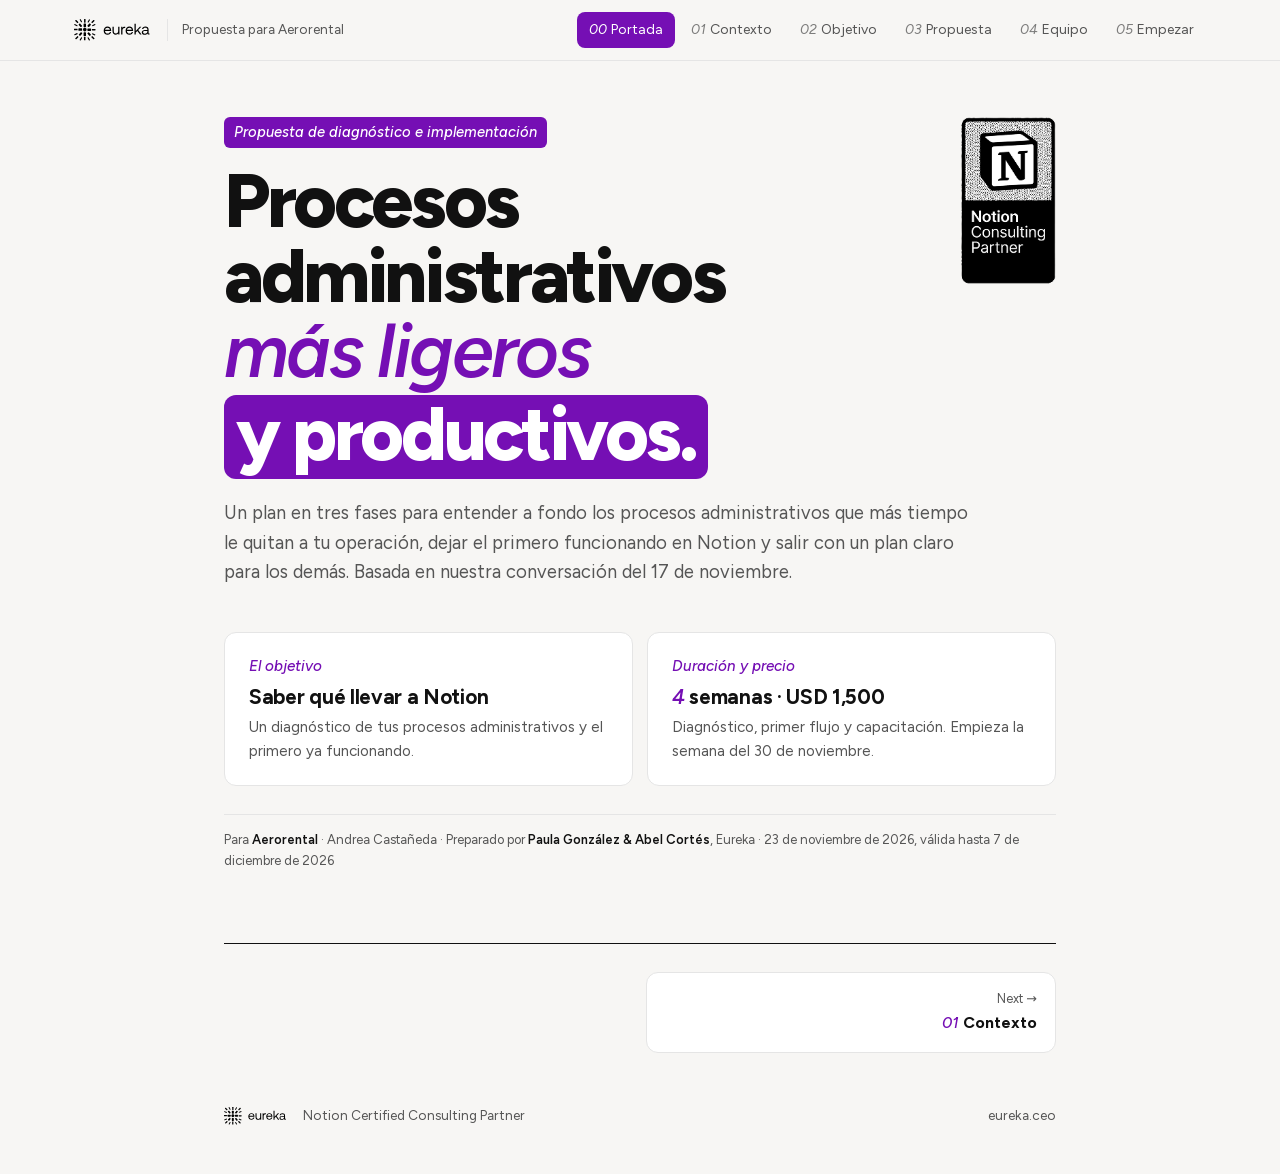
==== commit 0759e6b2: "Aerorental: changes from the Nov 23 strategy meeting (USD 1,500, goal cards, minimal cover, illustra" ====
--- a/proposals/aerorental/index.html
+++ b/proposals/aerorental/index.html
@@ -85,6 +85,7 @@
 .cv-badge{position:absolute;top:56px;right:0;width:96px}
 @media (max-width:620px){.cv-badge{width:58px;top:50px}}
 .cv-pad{padding-right:120px}
+.cv-logo{display:block;height:26px;width:auto;max-width:220px;object-fit:contain;margin-bottom:22px}
 @media (max-width:620px){.cv-pad{padding-right:72px}}
 .pp{display:flex;align-items:center;gap:18px;margin-top:28px;padding:16px 20px;background:var(--card);border:1px solid var(--line);border-radius:12px}
 .pp .ncp{width:42px}
@@ -101,6 +102,8 @@
 .wrap{max-width:880px;margin:0 auto;padding:0 24px}
 @media (max-width:620px){.wrap{padding:0 16px}}
 .page{display:none;padding:56px 0 24px}
+/* Anchor jumps (#cover, #proposal...) land at the very top instead of under the sticky menu */
+.page{scroll-margin-top:100vh}
 .page.on{display:block;animation:fade .35s ease}
 @keyframes fade{from{opacity:0;transform:translateY(6px)}to{opacity:1;transform:none}}
 @media (prefers-reduced-motion:reduce){.page.on{animation:none}html{scroll-behavior:auto}}
@@ -139,6 +142,15 @@
 .glance>div{border-top:1px solid var(--ink);padding-top:14px}
 .glance .n{font-style:italic;font-weight:500;color:var(--purple);font-size:.95rem}
 .glance h3{margin-top:4px}
+.cv-key{display:grid;grid-template-columns:1fr 1fr;gap:14px;margin-top:44px}
+.cv-key>div{background:var(--card);border:1px solid var(--line);border-radius:12px;padding:22px 24px}
+.cv-key .k{font-style:italic;font-weight:500;color:var(--purple);font-size:.95rem}
+.cv-key h3{margin-top:6px;font-size:1.3rem;line-height:1.25}
+.cv-key h3 em{font-style:italic;font-weight:600;color:var(--purple)}
+.cv-key p{margin-top:6px;color:var(--muted);font-size:.95rem}
+.cv-foot{margin-top:28px;padding-top:14px;border-top:1px solid var(--line);font-size:.82rem;line-height:1.6;color:var(--muted)}
+.cv-foot b{color:var(--ink);font-weight:600}
+@media (max-width:620px){.cv-key{grid-template-columns:1fr}}
 .glance p{color:var(--muted);font-size:.95rem;margin-top:6px}
 @media (max-width:760px){.glance{grid-template-columns:1fr;gap:18px}}
 
@@ -487,6 +499,13 @@
 .fx-c li{padding:9px 0;border-top:1px solid var(--line);font-size:.98rem}
 .fx-c.on li{border-top-color:rgba(255,255,255,.25)}
 @media (max-width:760px){.fx{grid-template-columns:1fr}}
+.bn{display:grid;grid-template-columns:repeat(3,1fr);gap:12px;margin-top:28px}
+.bn-c{background:var(--card);border:1px solid var(--line);border-radius:12px;padding:20px 22px}
+.bn-i{display:block;width:24px;height:24px;object-fit:contain}
+.bn-c h3{margin:14px 0 0;font-size:1.02rem;font-weight:800;letter-spacing:-.01em;line-height:1.3}
+.bn-c p{margin-top:6px;font-size:.92rem;line-height:1.45;color:var(--muted)}
+@media (max-width:900px){.bn{grid-template-columns:1fr 1fr}}
+@media (max-width:560px){.bn{grid-template-columns:1fr}}
 
 /* Phases and totals */
 .sps{display:grid;gap:12px;margin-top:18px}
@@ -508,7 +527,7 @@
 .sp-dl{display:grid;grid-template-columns:1fr;gap:8px;max-width:680px}
 .sp-dl li{font-size:.9rem;padding-left:16px;position:relative}
 .sp-dl li:before{content:"";position:absolute;left:0;top:.6em;width:6px;height:6px;border-radius:2px;background:var(--purple)}
-.sp-sum{display:grid;grid-template-columns:repeat(3,1fr);gap:20px;margin-top:14px;background:var(--purple);color:#fff;border-radius:12px;padding:26px 28px}
+.sp-sum{display:grid;grid-template-columns:repeat(2,1fr);gap:20px;margin-top:14px;background:var(--purple);color:#fff;border-radius:12px;padding:26px 28px}
 .sp-sum .k{font-size:.85rem;opacity:.85}
 .sp-sum>div{border-top:1px solid rgba(255,255,255,.45);padding-top:12px}
 .sp-sum .v{font-size:1.7rem;font-weight:800;letter-spacing:-.03em;margin-top:2px;font-variant-numeric:tabular-nums}
@@ -625,6 +644,66 @@
 .sp-co-note{margin-top:12px;font-size:.78rem;color:var(--muted);font-style:italic}
 @media (max-width:760px){.sp-co ul{grid-template-columns:1fr}.sp-co{padding:16px}}
 
+/* Illustrations (template/assets/illustrations/*.webp) */
+.sp-v2 .sp-ill{margin:0;display:flex;align-items:center;justify-content:center;padding:24px;min-height:170px}
+.sp-ill img{display:block;width:auto;height:auto;max-width:min(100%,185px);max-height:130px}
+.sp-v2.has-vis:has(.sp-ill){grid-template-columns:minmax(0,.6fr) minmax(0,1.4fr);align-items:center}
+.sp-v2.has-vis:has(.sp-ill) .sp-gets{grid-template-columns:1fr 1fr}
+.fx-ill{margin:28px 0 0}
+.fx-ill img{display:block;width:100%;height:auto}
+.st-close{display:grid;grid-template-columns:minmax(0,1fr) minmax(0,300px);gap:24px;align-items:center}
+.st-close img{display:block;width:100%;height:auto}
+@media (max-width:760px){.sp-v2.has-vis:has(.sp-ill){grid-template-columns:1fr;gap:12px}.sp-v2.has-vis:has(.sp-ill) .sp-gets{grid-template-columns:1fr}.sp-ill img{max-width:160px;max-height:115px}.sp-v2 .sp-ill{min-height:0;padding:16px}.st-close{grid-template-columns:1fr}.st-close img{max-width:260px}}
+
+/* Goal mockups: simple Notion-like windows (illustrative) */
+.mk{display:grid;grid-template-columns:repeat(3,1fr);gap:12px;margin-top:28px}
+.mk-w{background:var(--card);border:1px solid var(--line);border-radius:12px;overflow:hidden;box-shadow:0 6px 18px rgba(20,20,20,.05)}
+.mk-top{display:flex;align-items:center;gap:5px;padding:9px 12px;border-bottom:1px solid var(--line);font-size:.72rem;color:var(--muted)}
+.mk-top i{width:7px;height:7px;border-radius:50%;background:#E3E1DC}
+.mk-top span{margin-left:6px;font-weight:600}
+.mk-b{padding:14px 16px 16px;font-size:.86rem;line-height:1.45}
+.mk-q{display:flex;gap:8px;align-items:flex-start;background:#F6EEFB;border-radius:8px;padding:9px 11px;font-weight:600}
+.mk-ai{color:var(--purple)}
+.mk-a{margin-top:10px;color:var(--ink)}
+.mk-src{margin-top:8px;font-size:.74rem;color:var(--muted)}
+.mk-t{font-weight:700;margin-bottom:8px}
+.mk-l{margin:0;padding:0;list-style:none}
+.mk-l li{padding:6px 0 6px 22px;border-top:1px solid var(--line);position:relative}
+.mk-l li:before{content:"";position:absolute;left:2px;top:10px;width:11px;height:11px;border:1.5px solid var(--purple);border-radius:3px}
+.mk-r{display:grid;grid-template-columns:84px 1fr 34px;gap:8px;align-items:center;padding:5px 0}
+.mk-bar{height:7px;border-radius:4px;background:#EFEDE8;overflow:hidden}
+.mk-bar i{display:block;height:100%;background:var(--purple);border-radius:4px}
+.mk-r b{font-size:.78rem;text-align:right}
+.mk-cap{margin-top:8px;font-size:.72rem;font-style:italic;color:var(--muted);text-align:right}
+@media (max-width:900px){.mk{grid-template-columns:1fr}}
+
+/* Goal mockup: one Notion AI chat window */
+.mk.one{grid-template-columns:1fr;max-width:600px;margin-left:auto;margin-right:auto}
+.mk.one+.mk-cap{max-width:600px;margin-left:auto;margin-right:auto}
+.mk.one .mk-b{padding:18px 20px 16px}
+.mk.one .mk-w{border-color:#DEDAD3;box-shadow:0 24px 60px rgba(20,20,20,.18),0 6px 16px rgba(20,20,20,.08)}
+.mk-chat{display:flex;flex-direction:column;gap:14px}
+.mk-msg{font-size:.92rem;line-height:1.45}
+.mk-msg.me{align-self:flex-end;max-width:85%;background:#F1F0EC;border-radius:14px 14px 4px 14px;padding:10px 14px;font-weight:500}
+.mk-msg.ai{display:flex;gap:10px;align-items:flex-start;max-width:92%}
+.mk-face{width:32px;height:32px;flex:none;border-radius:50%;box-shadow:0 2px 8px rgba(0,0,0,.08)}
+.mk-ico{display:inline-flex;width:16px;height:16px;flex:none;color:var(--ink)}
+.mk-ico svg{width:100%;height:100%}
+.mk-srcs{display:flex;flex-wrap:wrap;gap:6px;margin-top:9px}
+.mk-chip{display:inline-flex;align-items:center;gap:6px;font-size:.76rem;font-weight:600;background:#F7F6F4;border:1px solid var(--line);border-radius:7px;padding:4px 9px}
+.mk-home{margin-top:18px;padding-top:16px;border-top:1px solid var(--line)}
+.mk-home-h{font-weight:700;font-size:1rem;margin-bottom:6px}
+.mk-row{display:flex;align-items:center;gap:12px;padding:8px 2px;font-size:.92rem}
+.mk-row .mk-ico{width:18px;height:18px;color:#37352F}
+.mk-in{margin-top:12px;border:1px solid var(--line);border-radius:14px;padding:12px 14px 10px;box-shadow:0 2px 10px rgba(0,0,0,.04)}
+.mk-ph{color:#A5A29B;font-size:.92rem}
+.mk-ibar{display:flex;align-items:center;gap:8px;margin-top:14px}
+.mk-plus{font-size:1.1rem;color:var(--muted);width:18px}
+.mk-rl{font-size:.74rem;color:var(--muted)}
+.mk-rds{display:flex;gap:6px}
+.mk-rd{display:inline-flex;width:24px;height:24px;align-items:center;justify-content:center;border:1px solid var(--line);border-radius:6px;background:#fff}
+.mk-send{margin-left:auto;width:26px;height:26px;border-radius:50%;background:#EFEDE8;color:#A5A29B;display:inline-flex;align-items:center;justify-content:center;font-size:.85rem}
+
 /* Accept proposal: CTA, acceptance form, payment details, kickoff */
 .acc{margin-top:72px;scroll-margin-top:110px}
 .acc-card{margin-top:22px;background:var(--card);border:1px solid var(--line);border-radius:12px;overflow:hidden}
@@ -731,17 +810,16 @@
 <section class="page" id="cover" data-n="00" data-name="Portada">
   <span class="ncp cv-badge" role="img" aria-label="Notion Consulting Partner"></span>
   <div class="cv-pad">
+  
   <span class="tag">Propuesta de diagnóstico e implementación</span>
   <h1>Procesos administrativos<br><em>más ligeros</em> <span class="hl">y productivos.</span></h1>
   </div>
-  <p class="lede">Un mes para entender a fondo los procesos administrativos que más tiempo le quitan a tu operación, dejar el primero funcionando en Notion y salir con un plan claro para los demás. Basada en nuestra conversación del 17 de noviembre.</p>
-  <div class="meta">
-    <div><div class="k">Para</div><div class="v">Aerorental</div><div class="d">Andrea Castañeda</div></div>
-    <div><div class="k">Preparado por</div><div class="v">Paula González &amp; Abel Cortés</div><div class="d">Eureka</div></div>
-    <div><div class="k">Duración</div><div class="v"><em>4</em> semanas</div><div class="d">Semana del 30 de noviembre</div></div>
-    <div><div class="k">Fecha</div><div class="v">19 de noviembre de 2026</div><div class="d">Propuesta válida hasta 3 de diciembre de 2026</div></div>
+  <p class="lede">Un plan en tres fases para entender a fondo los procesos administrativos que más tiempo le quitan a tu operación, dejar el primero funcionando en Notion y salir con un plan claro para los demás. Basada en nuestra conversación del 17 de noviembre.</p>
+  <div class="cv-key">
+    <div><div class="k">El objetivo</div><h3>Saber qué llevar a Notion</h3><p>Un diagnóstico de tus procesos administrativos y el primero ya funcionando.</p></div>
+    <div><div class="k">Duración y precio</div><h3><em>4</em> semanas · USD 1,500</h3><p>Diagnóstico, primer flujo y capacitación. Empieza la semana del 30 de noviembre.</p></div>
   </div>
-  <div class="sec-sm"><div class="glance"><div><div class="n">Enfoque</div><h3>Primero entender, después construir</h3><p>Un diagnóstico a fondo y un primer flujo funcionando.</p></div><div><div class="n">Total · USD 2,000</div><h3>Diagnóstico, primer flujo y capacitación</h3><p>Tres fases en cuatro semanas.</p></div><div><div class="n">Al final</div><h3>Hoja de ruta</h3><p>El resto de flujos con orden, fases y precios.</p></div></div></div>
+  <p class="cv-foot">Para <b>Aerorental</b> · Andrea Castañeda · Preparado por <b>Paula González &amp; Abel Cortés</b>, Eureka · 23 de noviembre de 2026, válida hasta 7 de diciembre de 2026</p>
   <div class="pager"></div>
 </section>
 <section class="page" id="context" data-n="01" data-name="Contexto">
@@ -752,62 +830,61 @@
   <div class="sec">
     <div class="label">El reto</div>
     <h2>Tres cosas que hoy <em>le quitan tiempo</em> a la operación.</h2>
+    <figure class="fx-ill"><img src="[data-uri]" alt=""></figure>
     <div class="cards"><article class="fc"><div class="fc-h"><span class="num c-p">01</span><div><div class="k">Gastos</div><h3>Legalizar un gasto pasa por tres pasos a mano</h3></div></div><div class="fc-b"><p class="it">"Tomarle fotos al recibo, hacer una planilla en Excel, cargarla en un correo al área contable."</p><p>Toda la empresa pasa por este proceso, y contabilidad lo necesita a tiempo para cerrar el mes.</p></div></article><article class="fc"><div class="fc-h"><span class="num c-m">02</span><div><div class="k">Nómina</div><h3>Las horas extras viajan en Excel entre dos software</h3></div></div><div class="fc-b"><p class="it">"Es una vaina supermanual mes a mes."</p><p>Se descarga un archivo de un sistema, se modifica a mano y se carga en otro, todos los meses.</p></div></article><article class="fc"><div class="fc-h"><span class="num c-o">03</span><div><div class="k">Procesos</div><h3>Los procesos existen, pero nadie los encuentra</h3></div></div><div class="fc-b"><p class="it">"Tenemos procesos guardados en mil drives por ahí."</p><p>Se invierte tiempo en estandarizar un proceso y, cuando llega alguien nuevo, no se usa porque no aparece.</p></div></article></div>
   </div>
   <div class="pull"><p>“Cada máquina que está parada es una máquina que está perdiendo plata.”</p><div class="who">Andrea Castañeda, Aerorental</div></div>
   <div class="sec"><div class="label">La oportunidad</div><p class="lede" style="margin-top:12px">Quieres que el mismo equipo que tienes hoy sostenga el crecimiento. Para eso los procesos administrativos tienen que ser ligeros, y <b>el primer paso es saber con certeza cuáles vale la pena llevar a Notion y cuáles no.</b></p></div>
   <div class="pager"></div>
 </section>
-<section class="page" id="focus" data-n="02" data-name="Enfoque">
+<section class="page" id="focus" data-n="02" data-name="Objetivo">
 <div class="label">Sección 02</div>
-  <h1>Por dónde<br><em>empezaríamos.</em></h1>
-  <p class="lede"><b>Entender a fondo cómo funcionan hoy los procesos administrativos que más tiempo le quitan a la operación, y dejar funcionando en Notion el primero, sobre una base que sirva para todos los demás.</b></p>
-  <div class="fx">
-    <div class="fx-c"><div class="k">Lo que nos pidieron</div><ul><li>Reducir el trabajo manual de nómina y gestión humana</li><li>Control de horas extras</li><li>Legalización de gastos</li><li>Control y mantenimiento de computadores</li><li>Información de desempeño y procesos disciplinarios</li><li>Seguridad industrial y administración de tecnología</li><li>Procesos centralizados y fáciles de consultar</li></ul></div>
-    <div class="fx-c on"><div class="k">Lo que recomendamos</div><ul><li>Estudiar a fondo cinco flujos antes de construir</li><li>Elegir el primero con criterios claros y contigo</li><li>Construir la base del sistema y un flujo completo, sin integraciones</li><li>Capacitar al equipo sobre algo que ya funciona</li><li>Dejar la hoja de ruta de los demás flujos, con orden y precios</li></ul></div>
-  </div>
-  <p class="note" style="margin-top:18px">En la llamada dijiste que una respuesta válida es "creemos que esto no va a funcionar". Por eso empezamos con un diagnóstico: te decimos qué va a Notion, qué se queda en tus herramientas actuales y qué no vale la pena tocar, antes de construir todo a la vez.</p>
+  <h1>Lo que cambia<br><em>para tu equipo.</em></h1>
+  <p class="lede"><b>Saber con certeza qué procesos administrativos vale la pena llevar a Notion, y tener el primero funcionando sobre una base que sirva para todos los demás.</b></p>
+  
+  
+  <div class="bn"><div class="bn-c"><img class="bn-i" src="[data-uri]" alt=""><h3>Todos tus procesos en un mapa</h3><p>Cada proceso administrativo con su urgencia, sus herramientas y si se puede conectar a IA.</p></div><div class="bn-c"><img class="bn-i" src="[data-uri]" alt=""><h3>Decisiones con criterio</h3><p>Sabes qué va a Notion, qué se queda en tus herramientas y qué no vale la pena tocar.</p></div><div class="bn-c"><img class="bn-i" src="[data-uri]" alt=""><h3>Un flujo que ya funciona</h3><p>Tu equipo usa el primer proceso en Notion desde la entrega.</p></div><div class="bn-c"><img class="bn-i" src="[data-uri]" alt=""><h3>Menos carga para la operación</h3><p>Técnicos y operadores envían la información desde un formulario, sin cuenta de Notion.</p></div><div class="bn-c"><img class="bn-i" src="[data-uri]" alt=""><h3>Una base para crecer</h3><p>Cada flujo nuevo se conecta a lo que ya existe, sin empezar de cero.</p></div><div class="bn-c"><img class="bn-i" src="[data-uri]" alt=""><h3>Un plan para lo que sigue</h3><p>La hoja de ruta te sirve para continuar con tu equipo o con nosotros.</p></div></div>
+  <p class="note" style="margin-top:18px">En la llamada dijiste que una respuesta válida es "creemos que esto no va a funcionar". Por eso empezamos con un diagnóstico antes de construir.</p>
   <div class="pager"></div>
 </section>
 <section class="page" id="proposal" data-n="03" data-name="Propuesta">
 <div class="label">Sección 03</div>
   <h1>Lo que vamos a construir<br><em>y lo que cuesta.</em></h1>
-  <p class="lede">Cada fase tiene su precio y todas suman un total fijo. En cada una ves lo que entregamos y lo que necesitamos de ti.</p>
+  <p class="lede">Cada fase tiene su precio y todas suman un total fijo. <b>Incluye tres meses de Notion Business sin costo para tu workspace nuevo.</b></p>
   <div class="sec-sm">
     <div class="label">Alcance e inversión</div>
-    <div class="sps"><article class="sp" data-id="diagnostico" data-price="1000" data-weeks="2" data-name="Diagnóstico de procesos">
+    <div class="sps"><article class="sp" data-id="diagnostico" data-price="700" data-weeks="2" data-name="Diagnóstico de procesos">
       <div class="sp-h">
         <div class="sp-n">01</div>
-        <div class="sp-t"><span class="sp-tag t-essential">Indispensable</span><h3>Diagnóstico de procesos</h3><p>Estudiamos a fondo cómo funcionan hoy los cinco flujos que nos contaste, con las personas que los viven en nómina y gestión humana, contabilidad y tecnología.</p></div>
-        <div class="sp-p"><div class="sp-amt">USD 1,000</div><div class="sp-wk">2 semanas</div><span class="sp-lock">✓ Incluido</span></div>
+        <div class="sp-t"><span class="sp-tag t-essential">Indispensable</span><h3>Diagnóstico de procesos</h3><p>Ordenamos todos tus procesos administrativos en un solo lugar y estudiamos a fondo los cinco flujos que nos contaste, con las personas que los viven.</p></div>
+        <div class="sp-p"><div class="sp-amt">USD 700</div><div class="sp-wk">2 semanas</div><span class="sp-lock">✓ Incluido</span></div>
       </div>
-      <div class="sp-body sp-v2"><div><div class="sp-k">Lo que recibes<span class="sp-hint">Pasa el cursor o toca un ítem para ver el detalle</span></div><ul class="sp-gets"><li tabindex="0"><span class="sp-ck">✓</span><span class="sp-h">Entrevistas por área</span><span class="tip" role="tooltip">Conversaciones con las personas que manejan cada proceso en nómina y gestión humana, contabilidad y tecnología.</span></li><li tabindex="0"><span class="sp-ck">✓</span><span class="sp-h">Mapa de cinco flujos</span><span class="tip" role="tooltip">Legalización de gastos, horas extras, control de computadores, desempeño y procesos disciplinarios, y documentación de procesos. Cada uno paso a paso: quién hace qué, en qué herramienta y dónde se pierde tiempo.</span></li><li tabindex="0"><span class="sp-ck">✓</span><span class="sp-h">Mapa de herramientas</span><span class="tip" role="tooltip">Qué se queda en SAM, NetSuite, ABIO y Alegra, qué pasa a Notion y qué necesitaría una integración.</span></li><li tabindex="0"><span class="sp-ck">✓</span><span class="sp-h">Reporte de diagnóstico</span><span class="tip" role="tooltip">Un documento con los hallazgos, lo que recomendamos llevar a Notion y lo que recomendamos no tocar.</span></li><li tabindex="0"><span class="sp-ck">✓</span><span class="sp-h">Recomendación del primer flujo</span><span class="tip" role="tooltip">El flujo que proponemos construir primero y por qué. Tú lo apruebas antes de que empecemos.</span></li></ul><div class="sp-co"><div class="sp-co-k">Criterios</div><h4>Cómo elegimos el primer flujo</h4><p>Tres preguntas que le hacemos a cada proceso.</p><ul><li><img class="co-i" src="[data-uri]" alt=""><span class="co-q">¿Le devuelve tiempo a la operación?</span><span class="co-a">Impacto</span></li><li><img class="co-i" src="[data-uri]" alt=""><span class="co-q">¿Funciona completo dentro de Notion?</span><span class="co-a">Sin integraciones</span></li><li><img class="co-i" src="[data-uri]" alt=""><span class="co-q">¿Se puede construir y probar en una semana?</span><span class="co-a">Ganancia rápida</span></li></ul></div><div class="sp-you2"><span class="sp-you-k">Tu parte</span><span class="yp">Definir a quién entrevistamos en cada área</span><span class="yp">Compartir los archivos de Excel y formatos actuales</span><span class="yp">Aprobar el primer flujo</span></div></div></div>
-    </article><article class="sp" data-id="base" data-price="700" data-weeks="1" data-name="Base del sistema y primer flujo">
+      <div class="sp-body sp-v2 has-vis"><figure class="sp-ill"><img src="[data-uri]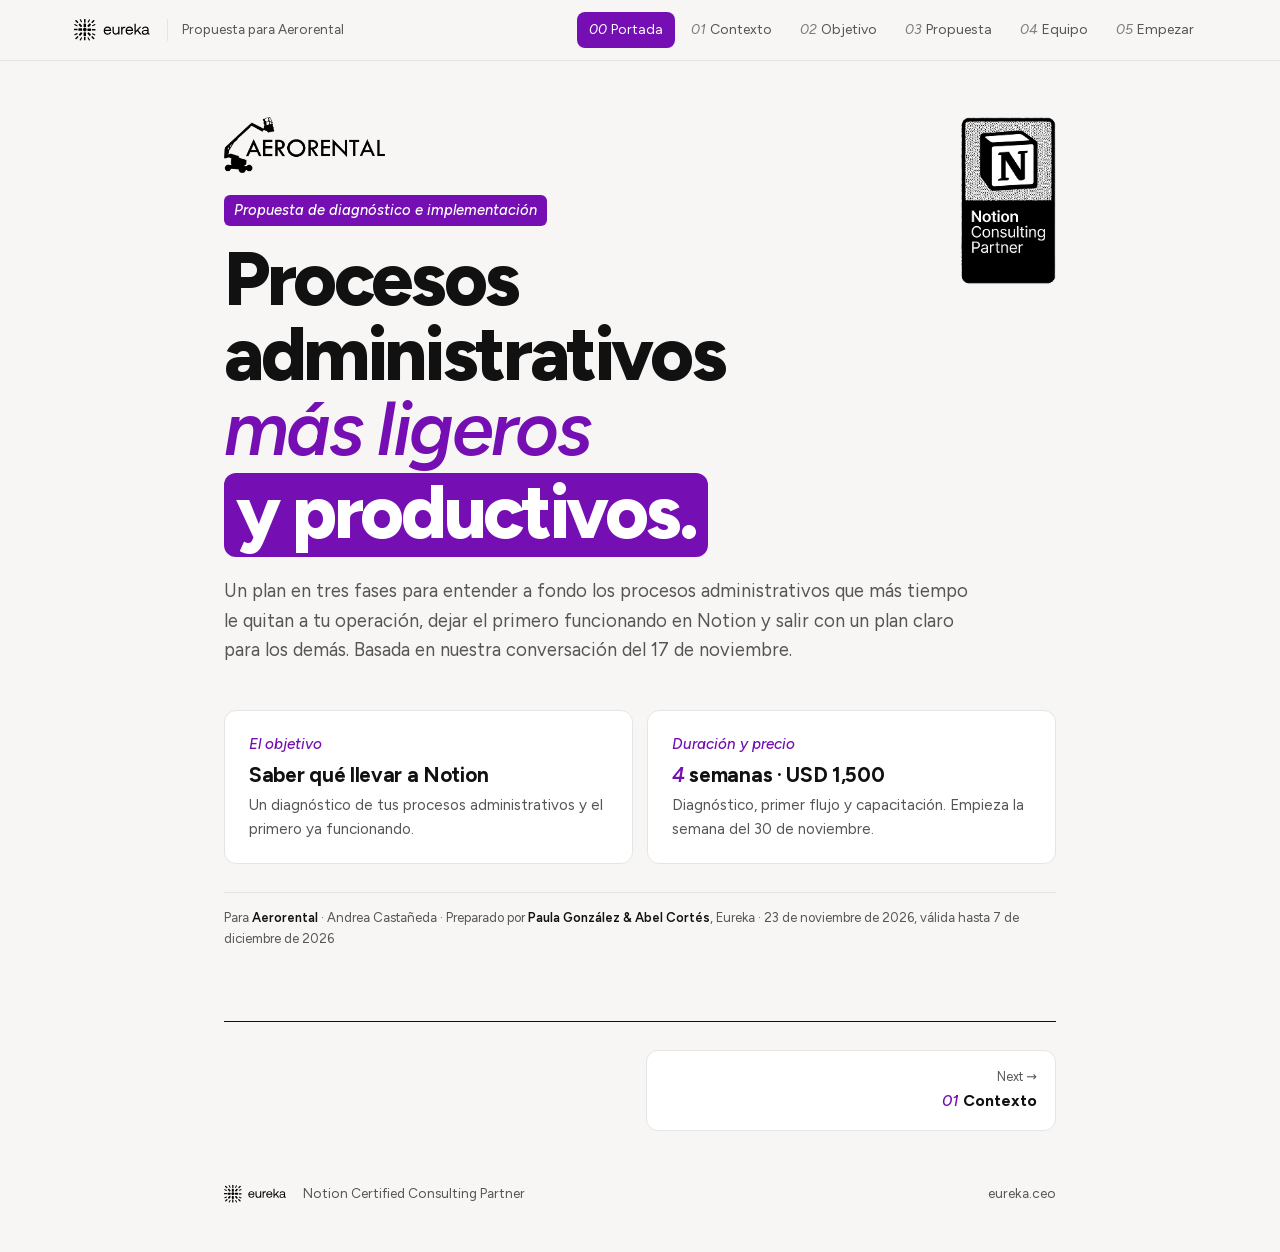
==== commit 6f6beb80: "Aerorental: client logo on the cover; optional client.logo_height for tall logos Co-Authored-By: Cla" ====
--- a/proposals/aerorental/index.html
+++ b/proposals/aerorental/index.html
@@ -810,7 +810,7 @@
 <section class="page" id="cover" data-n="00" data-name="Portada">
   <span class="ncp cv-badge" role="img" aria-label="Notion Consulting Partner"></span>
   <div class="cv-pad">
-  
+  <img class="cv-logo" style="height:56px" src="[data-uri]" alt="Aerorental">
   <span class="tag">Propuesta de diagnóstico e implementación</span>
   <h1>Procesos administrativos<br><em>más ligeros</em> <span class="hl">y productivos.</span></h1>
   </div>
@@ -894,7 +894,7 @@
   <h1>Equipo asignado<br><em>para este proyecto.</em></h1>
   <div class="team"><div class="tm"><div class="av" style="background:var(--purple)"><img src="[data-uri]" alt="Paula González" style="width:100%;height:100%;border-radius:50%;object-fit:cover;display:block"></div><h3>Paula González</h3><div class="role">Implementación y capacitación</div></div><div class="tm"><div class="av" style="background:var(--orange)"><img src="[data-uri]" alt="Abel Cortés" style="width:100%;height:100%;border-radius:50%;object-fit:cover;display:block"></div><h3>Abel Cortés</h3><div class="role">Ingeniería de sistemas</div></div></div>
   <div class="ncpc"><span class="ncp" role="img" aria-label="Notion Consulting Partner"></span><div><h3>Notion Consulting Partner</h3><p>Certificados por Notion para diseñar e implementar workspaces.</p></div></div>
-  <div class="sec"><div class="label">Algunos de nuestros clientes</div><div class="clcs"><a class="clc" href="https://www.skandia.co" target="_blank" rel="noopener"><div class="clc-logo"><img src="[data-uri]" alt="Skandia"></div><div class="clc-meta"><i>Qué hicimos</i><b>Gestión de proyectos en Notion</b><span>Colombia</span></div></a><a class="clc" href="https://www.iadb.org" target="_blank" rel="noopener"><div class="clc-logo"><img src="[data-uri]" alt="Inter-American Development Bank"></div><div class="clc-meta"><i>Qué hicimos</i><b>Consultoría de producto</b><span>EE. UU.</span></div></a><a class="clc" href="https://www.henkelsp.com" target="_blank" rel="noopener"><div class="clc-logo"><img src="[data-uri]" alt="Henkel Search Partners"></div><div class="clc-meta"><i>Qué hicimos</i><b>Capacitación e implementación en Notion</b><span>EE. UU.</span></div></a><a class="clc" href="https://toggl.com/hire/" target="_blank" rel="noopener"><div class="clc-logo"><img src="[data-uri]" alt="Toggl Hire"></div><div class="clc-meta"><i>Qué hicimos</i><b>Consultoría en Notion</b><span>Estonia</span></div></a><a class="clc" href="https://foton.pictures" target="_blank" rel="noopener"><div class="clc-logo"><img src="[data-uri]" alt="Foton Pictures"></div><div class="clc-meta"><i>Qué hicimos</i><b>Consultoría en Notion</b><span>EE. UU.</span></div></a><a class="clc" href="https://www.daughtersforearth.org" target="_blank" rel="noopener"><div class="clc-logo"><img src="[data-uri]" alt="Daughters for Earth"></div><div class="clc-meta"><i>Qué hicimos</i><b>Implementación en Notion</b><span>Global</span></div></a></div></div>
+  <div class="sec"><div class="label">Algunos de nuestros clientes</div><div class="clcs"><a class="clc" href="https://www.skandia.co" target="_blank" rel="noopener"><div class="clc-logo"><img src="[data-uri]" alt="Skandia"></div><div class="clc-meta"><i>Qué hicimos</i><b>Gestión de proyectos en Notion</b><span>Colombia</span></div></a><a class="clc" href="https://www.lilipink.com" target="_blank" rel="noopener"><div class="clc-logo"><img src="[data-uri]" alt="Lili Pink"></div><div class="clc-meta"><i>Qué hicimos</i><b>Procesos creativos en Notion</b><span>Colombia</span></div></a><a class="clc" href="https://visible.social" target="_blank" rel="noopener"><div class="clc-logo"><img src="[data-uri]" alt="Visible"></div><div class="clc-meta"><i>Qué hicimos</i><b>Registro operativo del equipo en Notion</b><span>Agencia de marca personal</span></div></a><a class="clc" href="https://www.iadb.org" target="_blank" rel="noopener"><div class="clc-logo"><img src="[data-uri]" alt="Inter-American Development Bank"></div><div class="clc-meta"><i>Qué hicimos</i><b>Consultoría de producto</b><span>EE. UU.</span></div></a><a class="clc" href="https://www.henkelsp.com" target="_blank" rel="noopener"><div class="clc-logo"><img src="[data-uri]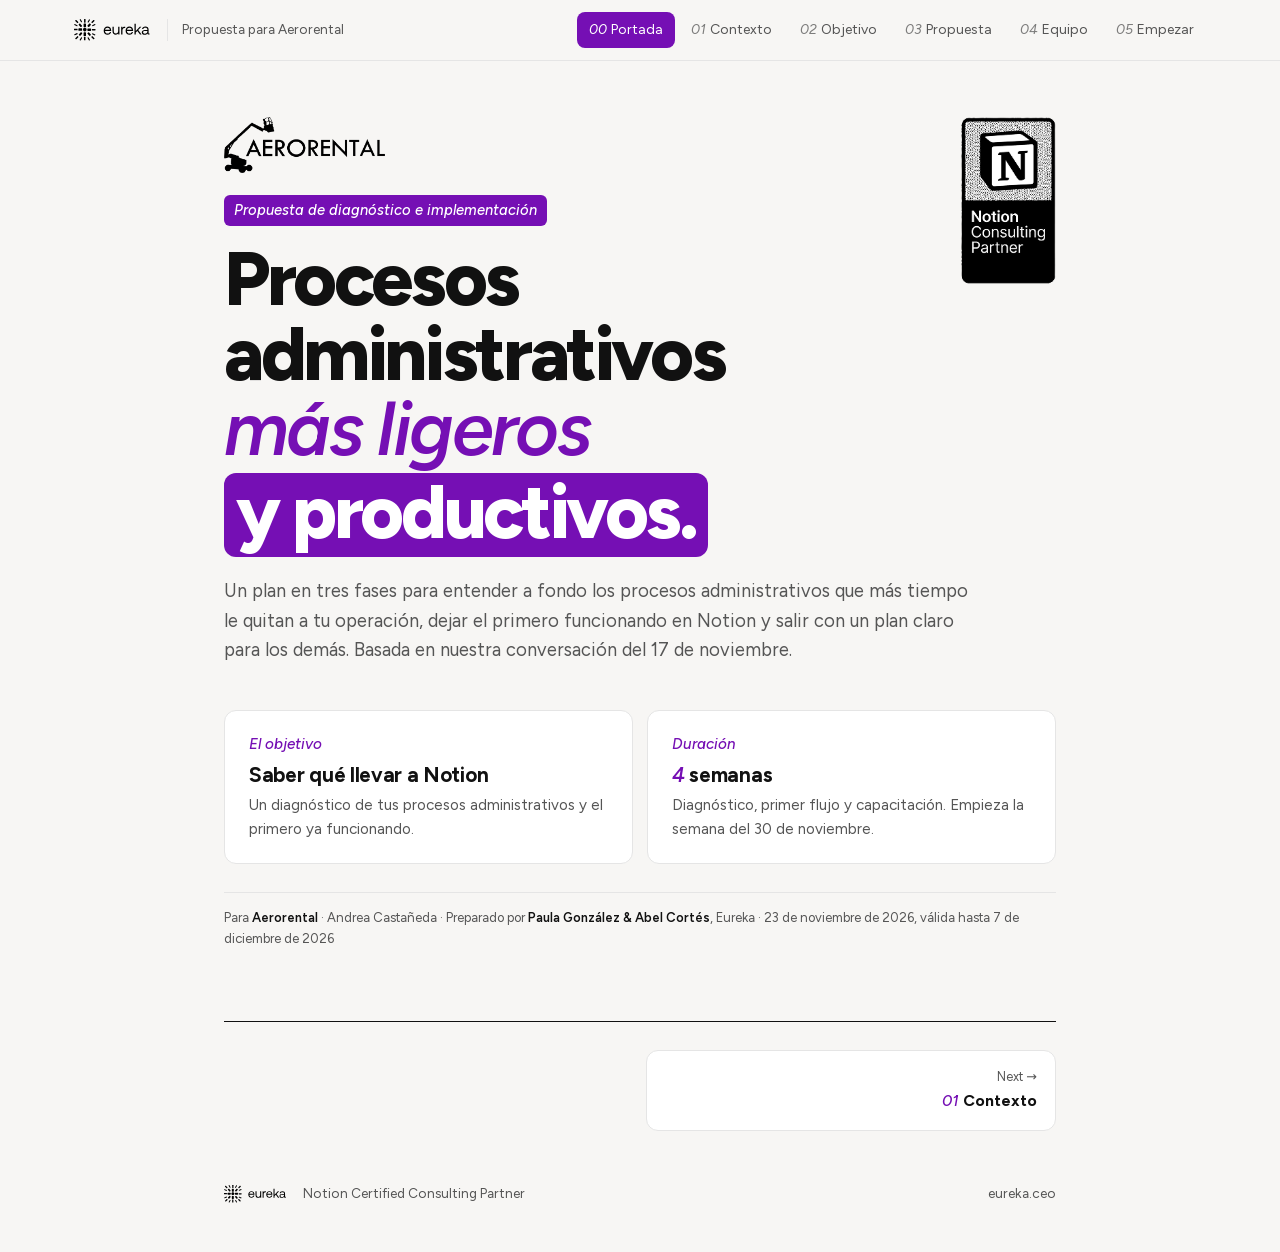
==== commit 8cf5b094: "Cover without price for live presentations (cover.show_price false) on SYNC, Aerorental and CozmicGo" ====
--- a/proposals/aerorental/index.html
+++ b/proposals/aerorental/index.html
@@ -703,6 +703,9 @@
 .mk-rds{display:flex;gap:6px}
 .mk-rd{display:inline-flex;width:24px;height:24px;align-items:center;justify-content:center;border:1px solid var(--line);border-radius:6px;background:#fff}
 .mk-send{margin-left:auto;width:26px;height:26px;border-radius:50%;background:#EFEDE8;color:#A5A29B;display:inline-flex;align-items:center;justify-content:center;font-size:.85rem}
+.mk-link{background:#fff;color:var(--ink);text-decoration:underline;text-decoration-color:#CFCBC3;text-underline-offset:3px}
+.mk-arr{display:inline-block;font-size:.7rem;color:var(--muted);text-decoration:none}
+.mk-srcs-k{width:100%;font-size:.72rem;color:var(--muted);margin-bottom:-2px}
 
 /* Accept proposal: CTA, acceptance form, payment details, kickoff */
 .acc{margin-top:72px;scroll-margin-top:110px}
@@ -817,7 +820,7 @@
   <p class="lede">Un plan en tres fases para entender a fondo los procesos administrativos que más tiempo le quitan a tu operación, dejar el primero funcionando en Notion y salir con un plan claro para los demás. Basada en nuestra conversación del 17 de noviembre.</p>
   <div class="cv-key">
     <div><div class="k">El objetivo</div><h3>Saber qué llevar a Notion</h3><p>Un diagnóstico de tus procesos administrativos y el primero ya funcionando.</p></div>
-    <div><div class="k">Duración y precio</div><h3><em>4</em> semanas · USD 1,500</h3><p>Diagnóstico, primer flujo y capacitación. Empieza la semana del 30 de noviembre.</p></div>
+    <div><div class="k">Duración</div><h3><em>4</em> semanas</h3><p>Diagnóstico, primer flujo y capacitación. Empieza la semana del 30 de noviembre.</p></div>
   </div>
   <p class="cv-foot">Para <b>Aerorental</b> · Andrea Castañeda · Preparado por <b>Paula González &amp; Abel Cortés</b>, Eureka · 23 de noviembre de 2026, válida hasta 7 de diciembre de 2026</p>
   <div class="pager"></div>
